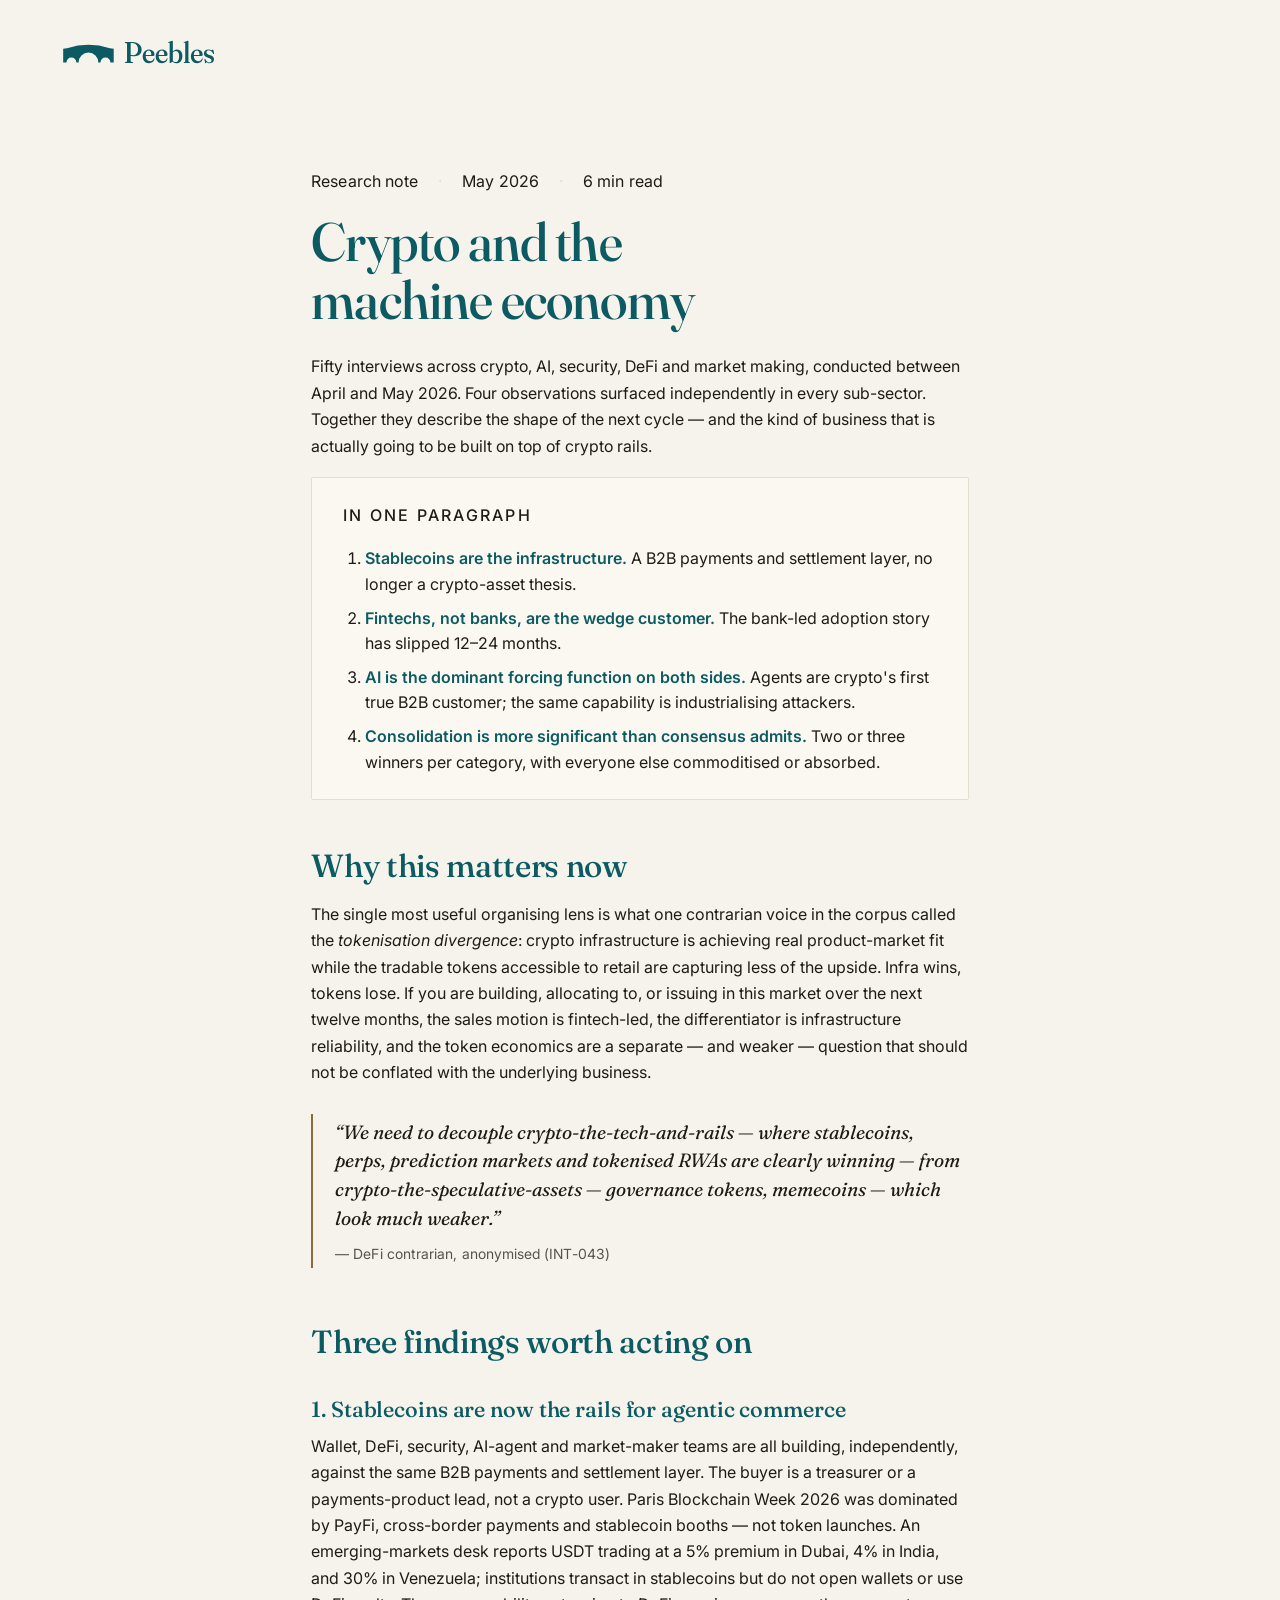
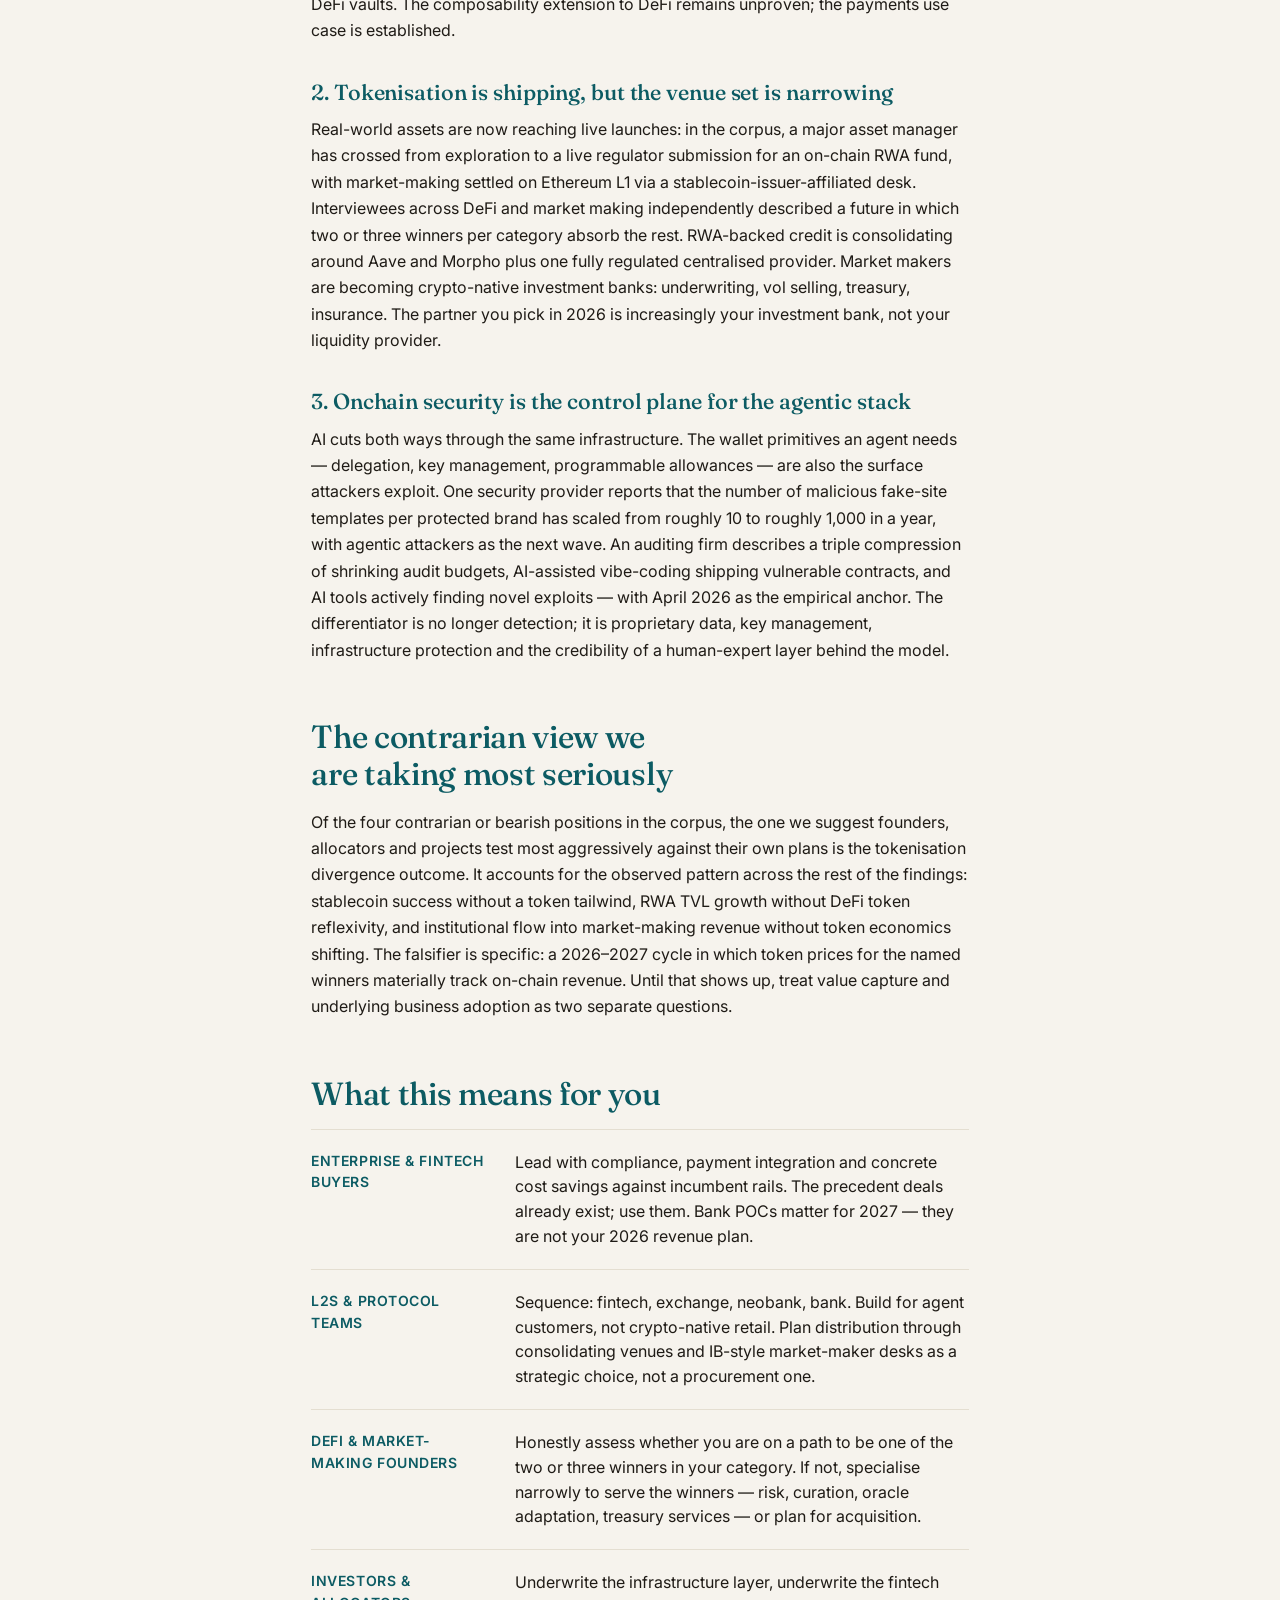
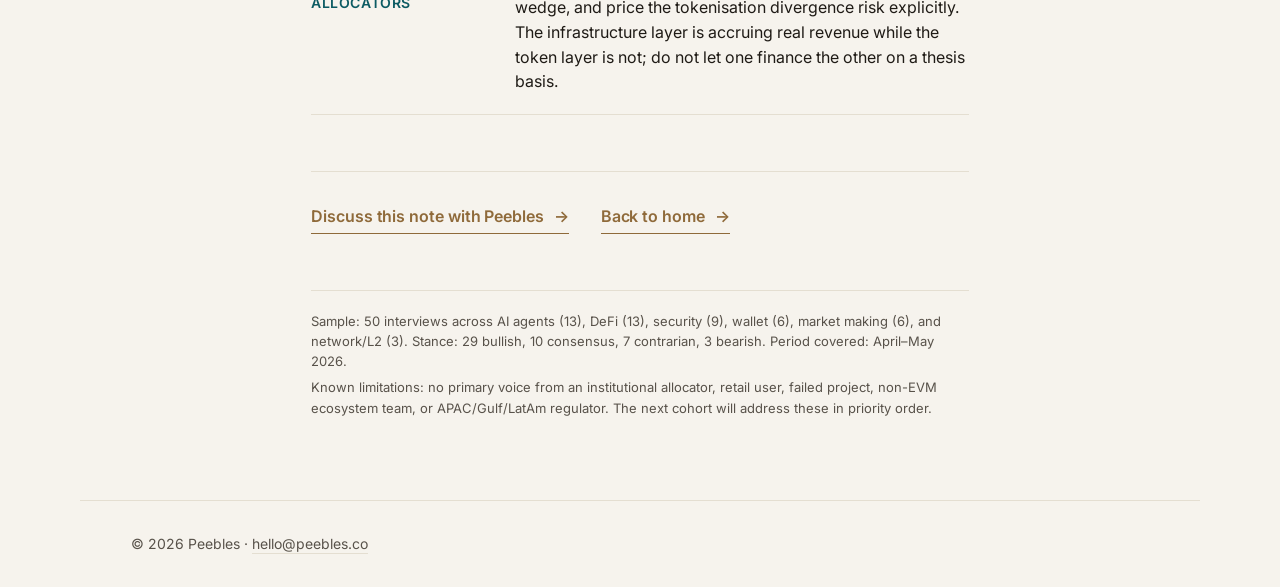
==== research-note.html @ 6e516225 "Add files via upload" ====
<!doctype html>
<html lang="en-GB">
<head>
  <meta charset="utf-8" />
  <meta name="viewport" content="width=device-width, initial-scale=1" />
  <title>Crypto and the machine economy — Peebles research note</title>
  <meta name="description" content="A summary of Peebles' Q2 2026 research across 50 interviews in crypto, AI, security, DeFi and market making. Stablecoins are the rails, fintechs are the wedge, AI is the forcing function, and the surviving venues will be a small institutional set." />

  <!-- Fraunces (display) + Inter (body). Loaded from Google Fonts CDN. -->
  <link rel="preconnect" href="https://fonts.googleapis.com">
  <link rel="preconnect" href="https://fonts.gstatic.com" crossorigin>
  <link href="https://fonts.googleapis.com/css2?family=Fraunces:opsz,wght@9..144,400;9..144,500;9..144,600&family=Inter:wght@400;500;600&display=swap" rel="stylesheet">

  <link rel="stylesheet" href="styles.css" />
</head>
<body>

  <!-- =============== TOP MARK =============== -->
  <header class="mast" aria-label="Peebles">
    <a href="index.html" class="mast__lockup" aria-label="Peebles — home">
      <img src="assets/lockup.svg" alt="Peebles" width="173" height="40" />
    </a>
  </header>

  <main>
    <article class="note">

      <p class="note__meta">
        <span>Research note</span>
        <span>May 2026</span>
        <span>6 min read</span>
      </p>

      <h1 class="note__title">
        Crypto and the machine economy
      </h1>

      <p class="note__lede">
        Fifty interviews across crypto, AI, security, DeFi and market making, conducted between April and May 2026.
        Four observations surfaced independently in every sub-sector. Together they describe the shape of the next
        cycle — and the kind of business that is actually going to be built on top of crypto rails.
      </p>

      <aside class="tldr" aria-label="Summary">
        <p class="tldr__label">In one paragraph</p>
        <ol>
          <li><strong>Stablecoins are the infrastructure.</strong> A B2B payments and settlement layer, no longer a crypto-asset thesis.</li>
          <li><strong>Fintechs, not banks, are the wedge customer.</strong> The bank-led adoption story has slipped 12–24 months.</li>
          <li><strong>AI is the dominant forcing function on both sides.</strong> Agents are crypto's first true B2B customer; the same capability is industrialising attackers.</li>
          <li><strong>Consolidation is more significant than consensus admits.</strong> Two or three winners per category, with everyone else commoditised or absorbed.</li>
        </ol>
      </aside>

      <h2 class="note__h2">Why this matters now</h2>
      <p>
        The single most useful organising lens is what one contrarian voice in the corpus called the
        <em>tokenisation divergence</em>: crypto infrastructure is achieving real product-market fit
        while the tradable tokens accessible to retail are capturing less of the upside. Infra wins,
        tokens lose. If you are building, allocating to, or issuing in this market over the next twelve
        months, the sales motion is fintech-led, the differentiator is infrastructure reliability,
        and the token economics are a separate — and weaker — question that should not be conflated
        with the underlying business.
      </p>

      <blockquote>
        “We need to decouple crypto-the-tech-and-rails — where stablecoins, perps, prediction markets
        and tokenised RWAs are clearly winning — from crypto-the-speculative-assets — governance tokens,
        memecoins — which look much weaker.”
        <cite>— DeFi contrarian, anonymised (INT-043)</cite>
      </blockquote>

      <h2 class="note__h2">Three findings worth acting on</h2>

      <h3 class="note__h3">1. Stablecoins are now the rails for agentic commerce</h3>
      <p>
        Wallet, DeFi, security, AI-agent and market-maker teams are all building, independently, against
        the same B2B payments and settlement layer. The buyer is a treasurer or a payments-product lead,
        not a crypto user. Paris Blockchain Week 2026 was dominated by PayFi, cross-border payments and
        stablecoin booths — not token launches. An emerging-markets desk reports USDT trading at a 5%
        premium in Dubai, 4% in India, and 30% in Venezuela; institutions transact in stablecoins but
        do not open wallets or use DeFi vaults. The composability extension to DeFi remains unproven;
        the payments use case is established.
      </p>

      <h3 class="note__h3">2. Tokenisation is shipping, but the venue set is narrowing</h3>
      <p>
        Real-world assets are now reaching live launches: in the corpus, a major asset manager has
        crossed from exploration to a live regulator submission for an on-chain RWA fund, with
        market-making settled on Ethereum L1 via a stablecoin-issuer-affiliated desk. Interviewees
        across DeFi and market making independently described a future in which two or three winners
        per category absorb the rest. RWA-backed credit is consolidating around Aave and Morpho plus
        one fully regulated centralised provider. Market makers are becoming crypto-native investment
        banks: underwriting, vol selling, treasury, insurance. The partner you pick in 2026 is
        increasingly your investment bank, not your liquidity provider.
      </p>

      <h3 class="note__h3">3. Onchain security is the control plane for the agentic stack</h3>
      <p>
        AI cuts both ways through the same infrastructure. The wallet primitives an agent needs —
        delegation, key management, programmable allowances — are also the surface attackers exploit.
        One security provider reports that the number of malicious fake-site templates per protected
        brand has scaled from roughly 10 to roughly 1,000 in a year, with agentic attackers as the
        next wave. An auditing firm describes a triple compression of shrinking audit budgets,
        AI-assisted vibe-coding shipping vulnerable contracts, and AI tools actively finding novel
        exploits — with April 2026 as the empirical anchor. The differentiator is no longer detection;
        it is proprietary data, key management, infrastructure protection and the credibility of a
        human-expert layer behind the model.
      </p>

      <h2 class="note__h2">The contrarian view we are taking most seriously</h2>
      <p>
        Of the four contrarian or bearish positions in the corpus, the one we suggest founders,
        allocators and projects test most aggressively against their own plans is the tokenisation
        divergence outcome. It accounts for the observed pattern across the rest of the findings:
        stablecoin success without a token tailwind, RWA TVL growth without DeFi token reflexivity,
        and institutional flow into market-making revenue without token economics shifting.
        The falsifier is specific: a 2026–2027 cycle in which token prices for the named winners
        materially track on-chain revenue. Until that shows up, treat value capture and underlying
        business adoption as two separate questions.
      </p>

      <h2 class="note__h2">What this means for you</h2>
      <ul class="icp-list">
        <li>
          <span class="icp-who">Enterprise &amp; fintech buyers</span>
          <span class="icp-what">
            Lead with compliance, payment integration and concrete cost savings against incumbent rails.
            The precedent deals already exist; use them. Bank POCs matter for 2027 — they are not your
            2026 revenue plan.
          </span>
        </li>
        <li>
          <span class="icp-who">L2s &amp; protocol teams</span>
          <span class="icp-what">
            Sequence: fintech, exchange, neobank, bank. Build for agent customers, not crypto-native
            retail. Plan distribution through consolidating venues and IB-style market-maker desks
            as a strategic choice, not a procurement one.
          </span>
        </li>
        <li>
          <span class="icp-who">DeFi &amp; market-making founders</span>
          <span class="icp-what">
            Honestly assess whether you are on a path to be one of the two or three winners in your
            category. If not, specialise narrowly to serve the winners — risk, curation, oracle
            adaptation, treasury services — or plan for acquisition.
          </span>
        </li>
        <li>
          <span class="icp-who">Investors &amp; allocators</span>
          <span class="icp-what">
            Underwrite the infrastructure layer, underwrite the fintech wedge, and price the
            tokenisation divergence risk explicitly. The infrastructure layer is accruing real
            revenue while the token layer is not; do not let one finance the other on a thesis basis.
          </span>
        </li>
      </ul>

      <div class="note__cta">
        <a class="cta" href="mailto:hello@peebles.co?subject=Machine%20economy%20note">
          Discuss this note with Peebles
          <span class="cta__chev" aria-hidden="true">→</span>
        </a>
        <a class="cta" href="index.html">
          Back to home
          <span class="cta__chev" aria-hidden="true">→</span>
        </a>
      </div>

      <div class="note__footnote">
        <p>
          Sample: 50 interviews across AI agents (13), DeFi (13), security (9), wallet (6),
          market making (6), and network/L2 (3). Stance: 29 bullish, 10 consensus, 7 contrarian,
          3 bearish. Period covered: April–May 2026.
        </p>
        <p>
          Known limitations: no primary voice from an institutional allocator, retail user,
          failed project, non-EVM ecosystem team, or APAC/Gulf/LatAm regulator. The next cohort
          will address these in priority order.
        </p>
      </div>

    </article>
  </main>

  <footer class="foot">
    <p>© 2026 Peebles · <a href="mailto:hello@peebles.co">hello@peebles.co</a></p>
  </footer>

</body>
</html>
---- styles.css ----
/* =========================================================
   PEEBLES — hero + scroll-one mock
   Brand canon (locked):
     River Teal   #0C5B63   primary
     Bridge Stone #8F6A3A   accent (CTA, links)
     Tweed Mist   #F6F3ED   surface
     Ink          #1F1B16   body text
     Slate        #58524A   muted text
     Hairline     #E4DED1   borders
   Fonts: Fraunces (display), Inter (body).
   ========================================================= */

:root {
  --river-teal: #0C5B63;
  --bridge-stone: #8F6A3A;
  --bridge-stone-hover: #6F5128;
  --tweed-mist: #F6F3ED;
  --ink: #1F1B16;
  --slate: #58524A;
  --hairline: #E4DED1;

  --font-display: "Fraunces", "Georgia", "Times New Roman", serif;
  --font-body: "Inter", -apple-system, BlinkMacSystemFont, "Segoe UI", Helvetica, Arial, sans-serif;

  /* Type scale — locked in production notes */
  --step-hero: clamp(40px, 5.6vw, 68px);
  --step-h2:   clamp(28px, 3.2vw, 40px);
  --step-h3:   clamp(20px, 2.0vw, 24px);
  --step-lead: clamp(18px, 1.6vw, 22px);
  --step-body: 16px;
  --step-small: 14px;

  /* Layout */
  --col-max: 1120px;
  --col-narrow: 760px;
  --gutter: clamp(24px, 4vw, 56px);
}

* { box-sizing: border-box; }

html, body {
  margin: 0;
  padding: 0;
  background: var(--tweed-mist);
  color: var(--ink);
  font-family: var(--font-body);
  font-size: var(--step-body);
  line-height: 1.55;
  -webkit-font-smoothing: antialiased;
  -moz-osx-font-smoothing: grayscale;
}

img { display: block; max-width: 100%; height: auto; }

a { color: var(--bridge-stone); text-decoration: none; }
a:hover { color: var(--bridge-stone-hover); text-decoration: underline; text-underline-offset: 3px; }

/* =============== MAST =============== */
.mast {
  padding: 32px var(--gutter) 0;
}
.mast__lockup {
  display: inline-block;
}
.mast__lockup img { height: 40px; width: auto; }

/* =============== HERO =============== */
.hero {
  max-width: var(--col-max);
  margin: 0 auto;
  padding: clamp(64px, 10vw, 128px) var(--gutter) clamp(48px, 6vw, 72px);
}

.hero__inner {
  max-width: 820px;  /* keeps headline at ~60–70% of column width on desktop */
}

.eyebrow {
  font-family: var(--font-body);
  font-size: var(--step-small);
  font-weight: 500;
  letter-spacing: 0.12em;
  text-transform: uppercase;
  color: var(--bridge-stone);
  margin: 0 0 28px;
}

.headline {
  font-family: var(--font-display);
  font-weight: 500;
  font-size: var(--step-hero);
  line-height: 1.05;
  letter-spacing: -0.015em;
  color: var(--river-teal);
  margin: 0 0 28px;
  /* Slight optical-size bump for the display look */
  font-variation-settings: "opsz" 96;
  text-wrap: balance;
}

.supporting {
  font-family: var(--font-body);
  font-size: var(--step-lead);
  line-height: 1.45;
  color: var(--ink);
  margin: 0 0 36px;
  max-width: 640px;
}

.cta-row {
  margin: 0;
  display: flex;
  flex-wrap: wrap;
  gap: 16px 32px;
  align-items: baseline;
}

.cta {
  display: inline-flex;
  align-items: baseline;
  gap: 10px;
  font-family: var(--font-body);
  font-weight: 600;
  font-size: 17px;
  color: var(--bridge-stone);
  border-bottom: 1.5px solid var(--bridge-stone);
  padding-bottom: 4px;
  letter-spacing: -0.005em;
  transition: color 120ms ease, border-color 120ms ease, transform 160ms ease;
}
.cta:hover {
  color: var(--bridge-stone-hover);
  border-bottom-color: var(--bridge-stone-hover);
  text-decoration: none;
}
.cta__chev {
  font-family: var(--font-body);
  transition: transform 160ms ease;
  display: inline-block;
}
.cta:hover .cta__chev { transform: translateX(4px); }

.cta--ghost {
  color: var(--slate);
  border-bottom-color: var(--hairline);
  font-weight: 500;
}
.cta--ghost:hover {
  color: var(--bridge-stone);
  border-bottom-color: var(--bridge-stone);
}

.sub-strap {
  max-width: var(--col-max);
  margin: clamp(72px, 12vw, 132px) auto 0;
  padding: 24px var(--gutter) 0;
  border-top: 1px solid var(--hairline);
  font-family: var(--font-body);
  font-size: var(--step-small);
  color: var(--slate);
  letter-spacing: 0.005em;
}

/* =============== SCROLL ONE — SERVICES =============== */
.services {
  max-width: var(--col-max);
  margin: 0 auto;
  padding: clamp(72px, 10vw, 128px) var(--gutter) clamp(64px, 8vw, 96px);
}

.services__intro {
  max-width: var(--col-narrow);
  margin: 0 0 clamp(48px, 6vw, 72px);
}

.section-title {
  font-family: var(--font-display);
  font-weight: 500;
  font-size: var(--step-h2);
  line-height: 1.1;
  letter-spacing: -0.01em;
  color: var(--river-teal);
  margin: 0 0 16px;
  font-variation-settings: "opsz" 60;
}

.section-lede {
  font-family: var(--font-body);
  font-size: var(--step-lead);
  line-height: 1.5;
  color: var(--ink);
  margin: 0;
  max-width: 560px;
}

.services__grid {
  display: grid;
  grid-template-columns: repeat(3, 1fr);
  gap: clamp(28px, 3.5vw, 56px);
}

.service {
  border-top: 1px solid var(--hairline);
  padding-top: 28px;
}

.service__name {
  font-family: var(--font-display);
  font-weight: 500;
  font-size: var(--step-h3);
  line-height: 1.2;
  letter-spacing: -0.005em;
  color: var(--river-teal);
  margin: 0 0 6px;
  font-variation-settings: "opsz" 36;
}

.service__promise {
  font-family: var(--font-body);
  font-size: 15px;
  font-style: italic;
  color: var(--bridge-stone);
  margin: 0 0 14px;
  line-height: 1.4;
}

.service__body {
  font-family: var(--font-body);
  font-size: var(--step-body);
  color: var(--ink);
  margin: 0;
  line-height: 1.55;
}

.services__footer {
  margin: clamp(48px, 6vw, 72px) 0 0;
  padding-top: 24px;
  border-top: 1px solid var(--hairline);
  font-family: var(--font-body);
  font-size: var(--step-small);
  color: var(--slate);
}

/* =============== FOOT =============== */
.foot {
  border-top: 1px solid var(--hairline);
  padding: 32px var(--gutter);
  font-size: var(--step-small);
  color: var(--slate);
  max-width: var(--col-max);
  margin: 0 auto;
}
.foot p { margin: 0; }
.foot a { color: var(--slate); border-bottom: 1px solid var(--hairline); padding-bottom: 1px; }
.foot a:hover { color: var(--bridge-stone); border-bottom-color: var(--bridge-stone); text-decoration: none; }

/* =============== RESPONSIVE =============== */
@media (max-width: 860px) {
  .services__grid {
    grid-template-columns: 1fr;
    gap: 32px;
  }
}

@media (max-width: 520px) {
  .mast { padding-top: 20px; }
  .mast__lockup img { height: 32px; }
  .eyebrow { margin-bottom: 20px; font-size: 12px; }
  .supporting { font-size: 17px; }
}

/* =============== NOTE PAGE — article shell =============== */
.note {
  max-width: var(--col-narrow);
  margin: 0 auto;
  padding: clamp(48px, 7vw, 96px) var(--gutter) clamp(48px, 6vw, 80px);
}

.note__meta {
  display: flex;
  flex-wrap: wrap;
  gap: 12px 20px;
  font-family: var(--font-body);
  font-size: var(--step-small);
  color: var(--slate);
  letter-spacing: 0.005em;
  margin: 0 0 28px;
}
.note__meta span { display: inline-flex; align-items: center; }
.note__meta span + span::before {
  content: "·";
  margin-right: 20px;
  color: var(--hairline);
}

.note__title {
  font-family: var(--font-display);
  font-weight: 500;
  font-size: clamp(34px, 4.4vw, 54px);
  line-height: 1.08;
  letter-spacing: -0.015em;
  color: var(--river-teal);
  margin: 0 0 24px;
  font-variation-settings: "opsz" 84;
  text-wrap: balance;
}

.note__lede {
  font-family: var(--font-display);
  font-weight: 400;
  font-size: var(--step-lead);
  line-height: 1.5;
  color: var(--ink);
  margin: 0 0 40px;
  font-variation-settings: "opsz" 18;
}

.tldr {
  border: 1px solid var(--hairline);
  background: #FBF8F1;
  padding: 24px clamp(20px, 2.4vw, 32px);
  margin: 0 0 48px;
  border-radius: 2px;
}
.tldr__label {
  font-family: var(--font-body);
  font-size: 12px;
  font-weight: 500;
  letter-spacing: 0.14em;
  text-transform: uppercase;
  color: var(--bridge-stone);
  margin: 0 0 12px;
}
.tldr ol {
  margin: 0;
  padding-left: 22px;
  font-size: var(--step-body);
  line-height: 1.6;
  color: var(--ink);
}
.tldr ol li { margin-bottom: 8px; }
.tldr ol li:last-child { margin-bottom: 0; }
.tldr ol li strong { color: var(--river-teal); font-weight: 600; }

.note__h2 {
  font-family: var(--font-display);
  font-weight: 500;
  font-size: clamp(24px, 2.6vw, 32px);
  line-height: 1.15;
  letter-spacing: -0.01em;
  color: var(--river-teal);
  margin: 56px 0 16px;
  font-variation-settings: "opsz" 48;
  text-wrap: balance;
}
.note__h2:first-of-type { margin-top: 0; }

.note__h3 {
  font-family: var(--font-display);
  font-weight: 500;
  font-size: clamp(19px, 1.7vw, 22px);
  line-height: 1.2;
  letter-spacing: -0.005em;
  color: var(--river-teal);
  margin: 36px 0 10px;
  font-variation-settings: "opsz" 30;
}

.note p {
  font-family: var(--font-body);
  font-size: var(--step-body);
  line-height: 1.65;
  color: var(--ink);
  margin: 0 0 18px;
}

.note p.kicker {
  font-family: var(--font-body);
  font-size: 13px;
  font-weight: 500;
  letter-spacing: 0.1em;
  text-transform: uppercase;
  color: var(--bridge-stone);
  margin: 0 0 6px;
}

.note blockquote {
  margin: 28px 0;
  padding: 4px 0 4px 22px;
  border-left: 2px solid var(--bridge-stone);
  font-family: var(--font-display);
  font-weight: 400;
  font-style: italic;
  font-size: clamp(18px, 1.5vw, 21px);
  line-height: 1.5;
  color: var(--ink);
  font-variation-settings: "opsz" 18;
}
.note blockquote cite {
  display: block;
  margin-top: 10px;
  font-family: var(--font-body);
  font-style: normal;
  font-size: var(--step-small);
  color: var(--slate);
  letter-spacing: 0.005em;
}

.icp-list {
  list-style: none;
  padding: 0;
  margin: 0;
  border-top: 1px solid var(--hairline);
}
.icp-list li {
  border-bottom: 1px solid var(--hairline);
  padding: 20px 0;
  display: grid;
  grid-template-columns: 180px 1fr;
  gap: 24px;
}
.icp-list li .icp-who {
  font-family: var(--font-body);
  font-weight: 600;
  font-size: var(--step-small);
  letter-spacing: 0.04em;
  text-transform: uppercase;
  color: var(--river-teal);
}
.icp-list li .icp-what {
  font-family: var(--font-body);
  font-size: var(--step-body);
  line-height: 1.55;
  color: var(--ink);
}

.note__cta {
  margin: 56px 0 0;
  padding-top: 32px;
  border-top: 1px solid var(--hairline);
  display: flex;
  flex-wrap: wrap;
  gap: 16px 32px;
  align-items: baseline;
}
.note__cta .cta { font-size: 16px; }

.note__footnote {
  margin-top: 56px;
  padding-top: 20px;
  border-top: 1px solid var(--hairline);
  font-family: var(--font-body);
  font-size: 13px;
  line-height: 1.55;
  color: var(--slate);
}
.note__footnote p { font-size: 13px; line-height: 1.55; color: var(--slate); margin: 0 0 6px; }

@media (max-width: 620px) {
  .icp-list li {
    grid-template-columns: 1fr;
    gap: 6px;
  }
}

/* =============== SUMMARY PAGE — specifics =============== */
.summary__download {
  display: inline-flex;
  align-items: center;
  gap: 12px;
  padding: 10px 18px;
  border: 1px solid var(--river-teal);
  color: var(--river-teal);
  background: transparent;
  font-family: var(--font-body);
  font-weight: 500;
  font-size: 14px;
  letter-spacing: 0.02em;
  border-radius: 2px;
  transition: background 120ms ease, color 120ms ease;
}
.summary__download:hover {
  background: var(--river-teal);
  color: var(--tweed-mist);
  text-decoration: none;
}
.summary__download .dl-icon {
  font-family: var(--font-body);
  font-weight: 400;
}
.summary__downloads {
  display: flex;
  flex-wrap: wrap;
  gap: 12px 16px;
  margin: 0 0 32px;
}

.findings-grid {
  display: grid;
  grid-template-columns: 1fr;
  gap: 32px;
  margin: 24px 0 32px;
}
.finding {
  border-top: 2px solid var(--river-teal);
  padding-top: 16px;
}
.finding__num {
  font-family: var(--font-body);
  font-size: 12px;
  font-weight: 600;
  letter-spacing: 0.16em;
  text-transform: uppercase;
  color: var(--bridge-stone);
  margin: 0 0 6px;
}
.finding__title {
  font-family: var(--font-display);
  font-weight: 500;
  font-size: clamp(20px, 1.8vw, 24px);
  line-height: 1.2;
  letter-spacing: -0.005em;
  color: var(--river-teal);
  margin: 0 0 10px;
  font-variation-settings: "opsz" 30;
}
.finding p {
  font-family: var(--font-body);
  font-size: var(--step-body);
  line-height: 1.6;
  color: var(--ink);
  margin: 0;
}

.spine-line {
  border-left: 3px solid var(--bridge-stone);
  padding: 12px 0 12px 20px;
  margin: 32px 0;
  font-family: var(--font-display);
  font-style: italic;
  font-size: clamp(18px, 1.55vw, 21px);
  line-height: 1.45;
  color: var(--ink);
  font-variation-settings: "opsz" 18;
}

.gaps-list {
  list-style: none;
  padding: 0;
  margin: 0 0 16px;
  font-family: var(--font-body);
  font-size: var(--step-body);
  line-height: 1.6;
  color: var(--ink);
}
.gaps-list li {
  padding: 8px 0;
  border-bottom: 1px dashed var(--hairline);
}
.gaps-list li:last-child { border-bottom: none; }
.gaps-list li strong { color: var(--river-teal); font-weight: 600; }

/* =============== PRINT — PDF export =============== */
@media print {
  @page {
    size: A4;
    margin: 16mm 18mm;
  }
  html, body {
    background: #ffffff;
    color: var(--ink);
  }
  body { font-size: 10.5pt; }
  .mast, .foot, .note__cta, .summary__downloads, .cta-row { display: none !important; }
  .note {
    padding: 0;
    max-width: 100%;
  }
  .note__title { font-size: 26pt; line-height: 1.1; margin-bottom: 8pt; color: var(--river-teal); }
  .note__lede { font-size: 12pt; margin-bottom: 12pt; }
  .note__h2 { font-size: 16pt; margin: 18pt 0 6pt; color: var(--river-teal); page-break-after: avoid; }
  .note__h3 { font-size: 13pt; margin: 12pt 0 4pt; }
  .note p { font-size: 10.5pt; line-height: 1.45; margin-bottom: 8pt; }
  .tldr { padding: 10pt 12pt; margin-bottom: 14pt; page-break-inside: avoid; }
  .tldr ol { font-size: 10pt; line-height: 1.45; }
  .tldr ol li { margin-bottom: 4pt; }
  .findings-grid { gap: 14pt; margin: 10pt 0; }
  .finding { padding-top: 6pt; page-break-inside: avoid; }
  .finding__num { font-size: 8pt; }
  .finding__title { font-size: 12pt; margin-bottom: 4pt; }
  .finding p { font-size: 10pt; line-height: 1.4; }
  .spine-line { font-size: 11pt; margin: 12pt 0; page-break-inside: avoid; }
  .icp-list li { padding: 8pt 0; grid-template-columns: 130pt 1fr; gap: 12pt; page-break-inside: avoid; }
  .icp-list li .icp-who { font-size: 9pt; }
  .icp-list li .icp-what { font-size: 10pt; line-height: 1.4; }
  .gaps-list li { font-size: 9.5pt; padding: 4pt 0; }
  .note blockquote { font-size: 11pt; margin: 10pt 0; padding-left: 12pt; page-break-inside: avoid; }
  .note__footnote { font-size: 8.5pt; line-height: 1.4; margin-top: 18pt; padding-top: 8pt; }
  .page-break { page-break-before: always; }
  a { color: var(--ink); text-decoration: none; }
}

/* =============== A11Y =============== */
@media (prefers-reduced-motion: reduce) {
  * { transition: none !important; }
}

:focus-visible {
  outline: 2px solid var(--bridge-stone);
  outline-offset: 4px;
  border-radius: 2px;
}
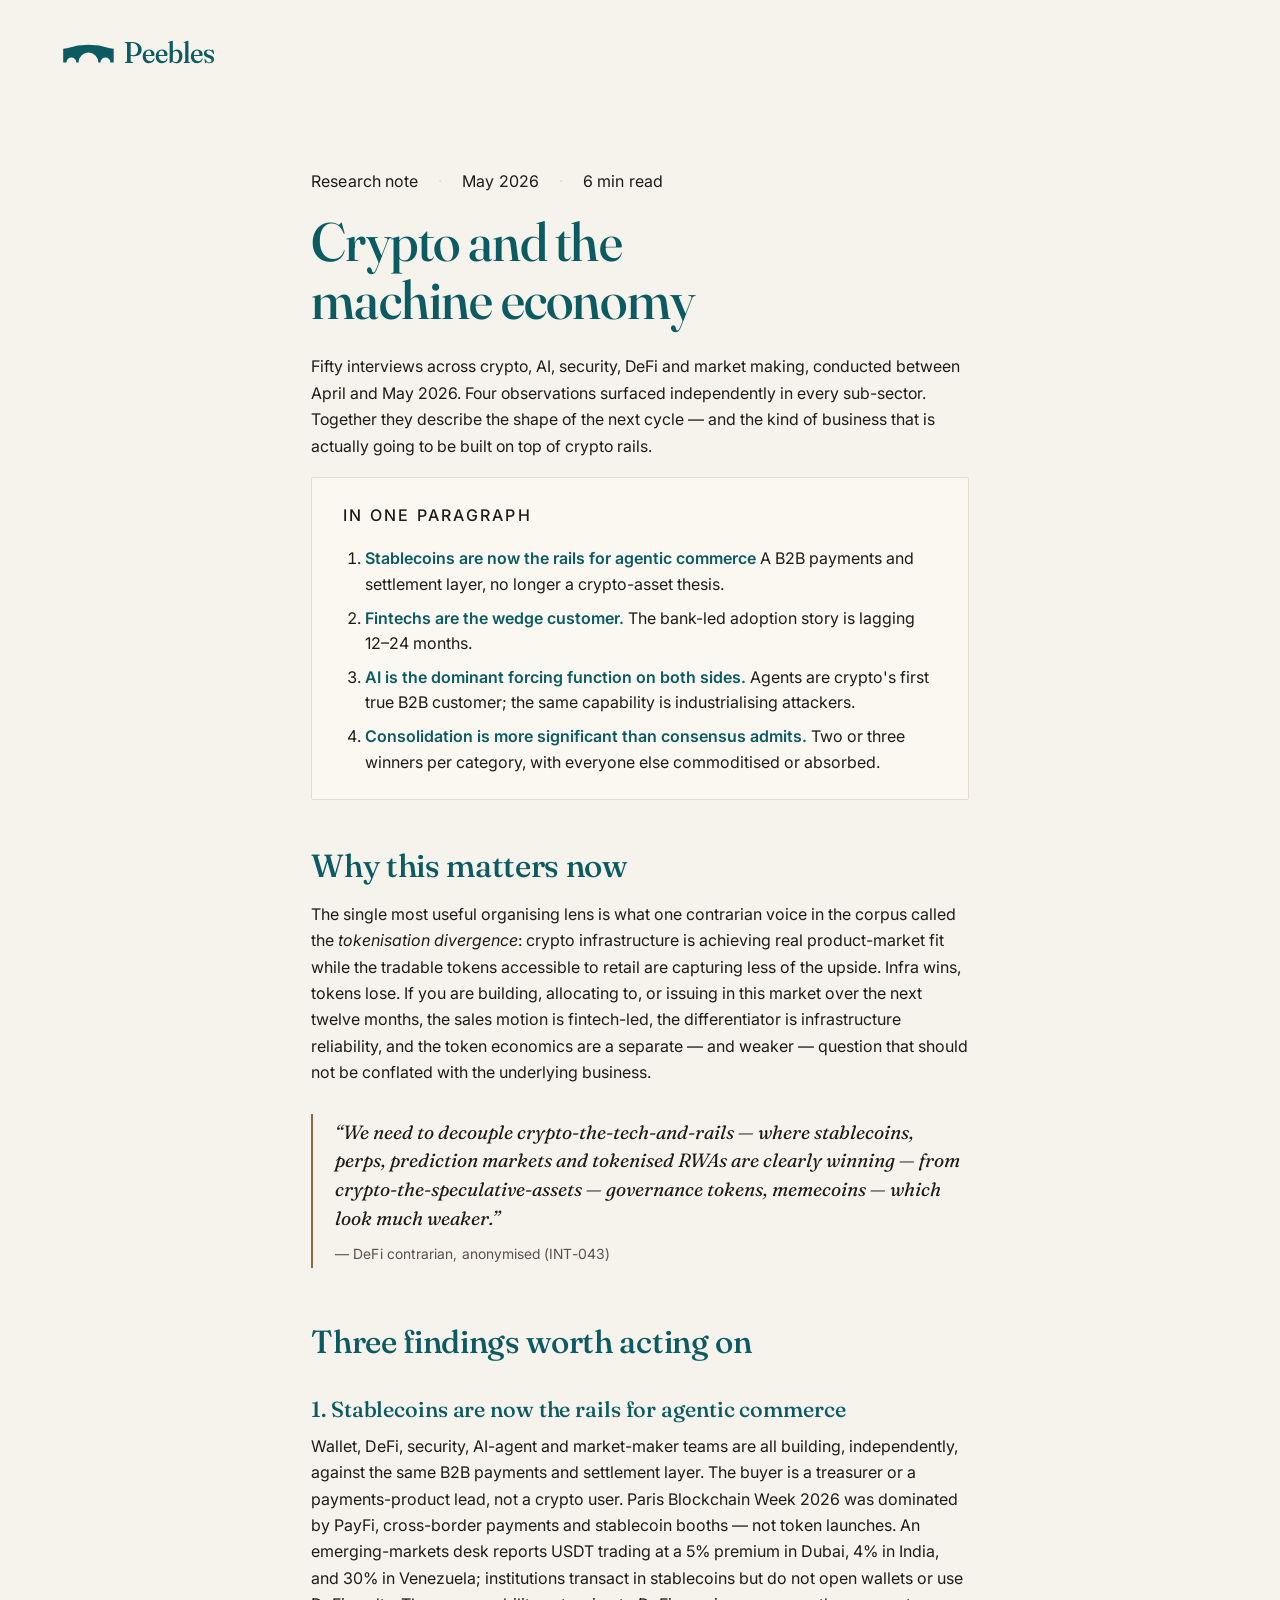
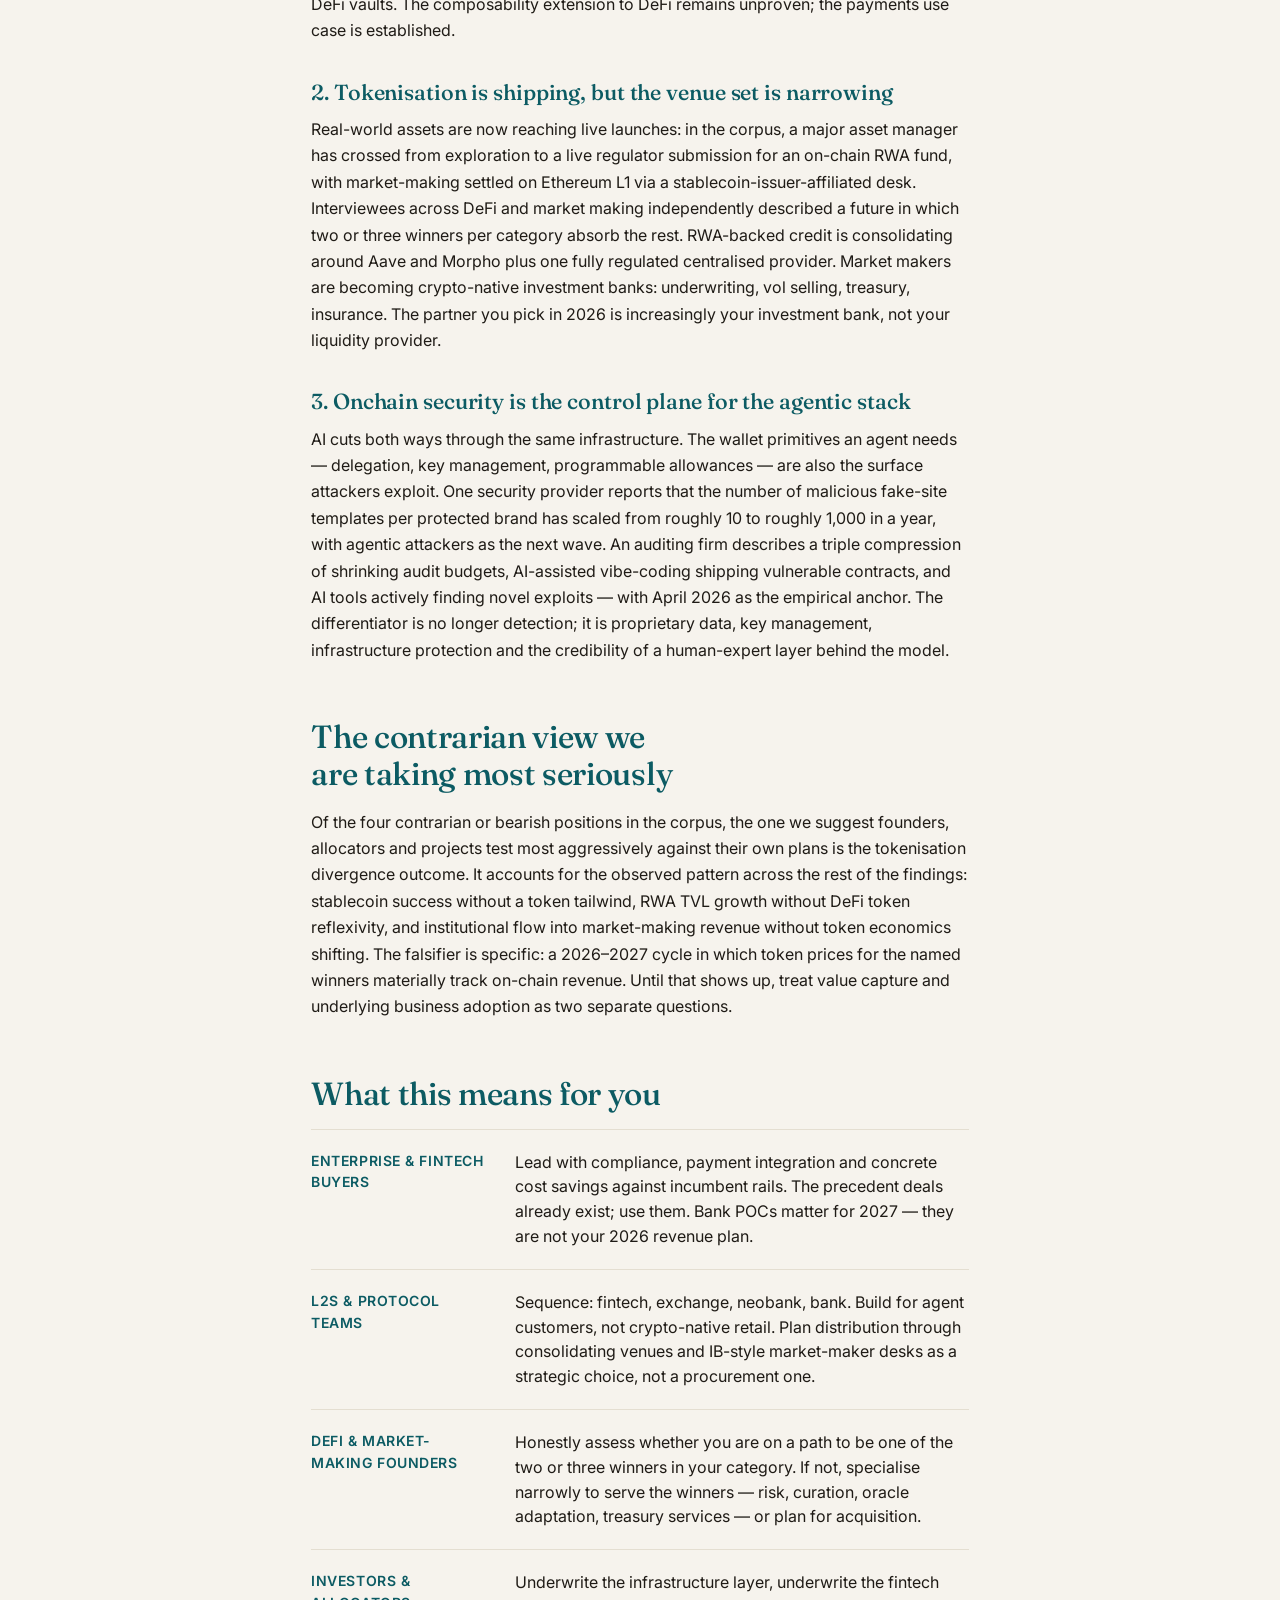
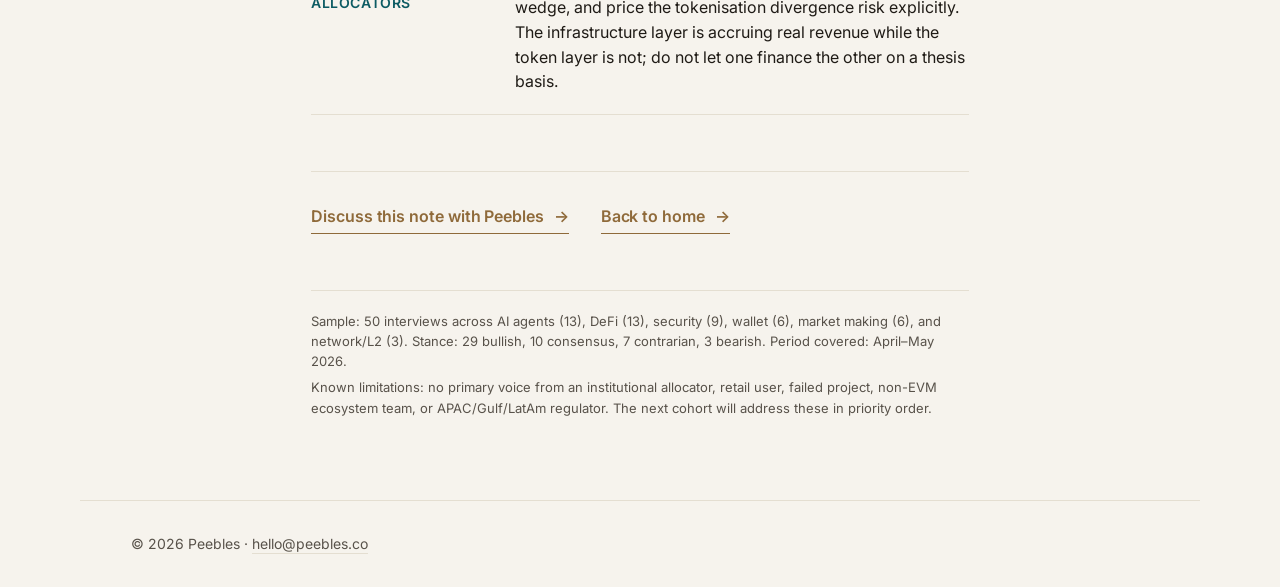
==== commit ce9022ec: "Update research-note.html" ====
--- a/research-note.html
+++ b/research-note.html
@@ -44,8 +44,8 @@
       <aside class="tldr" aria-label="Summary">
         <p class="tldr__label">In one paragraph</p>
         <ol>
-          <li><strong>Stablecoins are the infrastructure.</strong> A B2B payments and settlement layer, no longer a crypto-asset thesis.</li>
-          <li><strong>Fintechs, not banks, are the wedge customer.</strong> The bank-led adoption story has slipped 12–24 months.</li>
+          <li><strong>Stablecoins are now the rails for agentic commerce</strong> A B2B payments and settlement layer, no longer a crypto-asset thesis.</li>
+          <li><strong>Fintechs are the wedge customer.</strong> The bank-led adoption story is lagging 12–24 months.</li>
           <li><strong>AI is the dominant forcing function on both sides.</strong> Agents are crypto's first true B2B customer; the same capability is industrialising attackers.</li>
           <li><strong>Consolidation is more significant than consensus admits.</strong> Two or three winners per category, with everyone else commoditised or absorbed.</li>
         </ol>
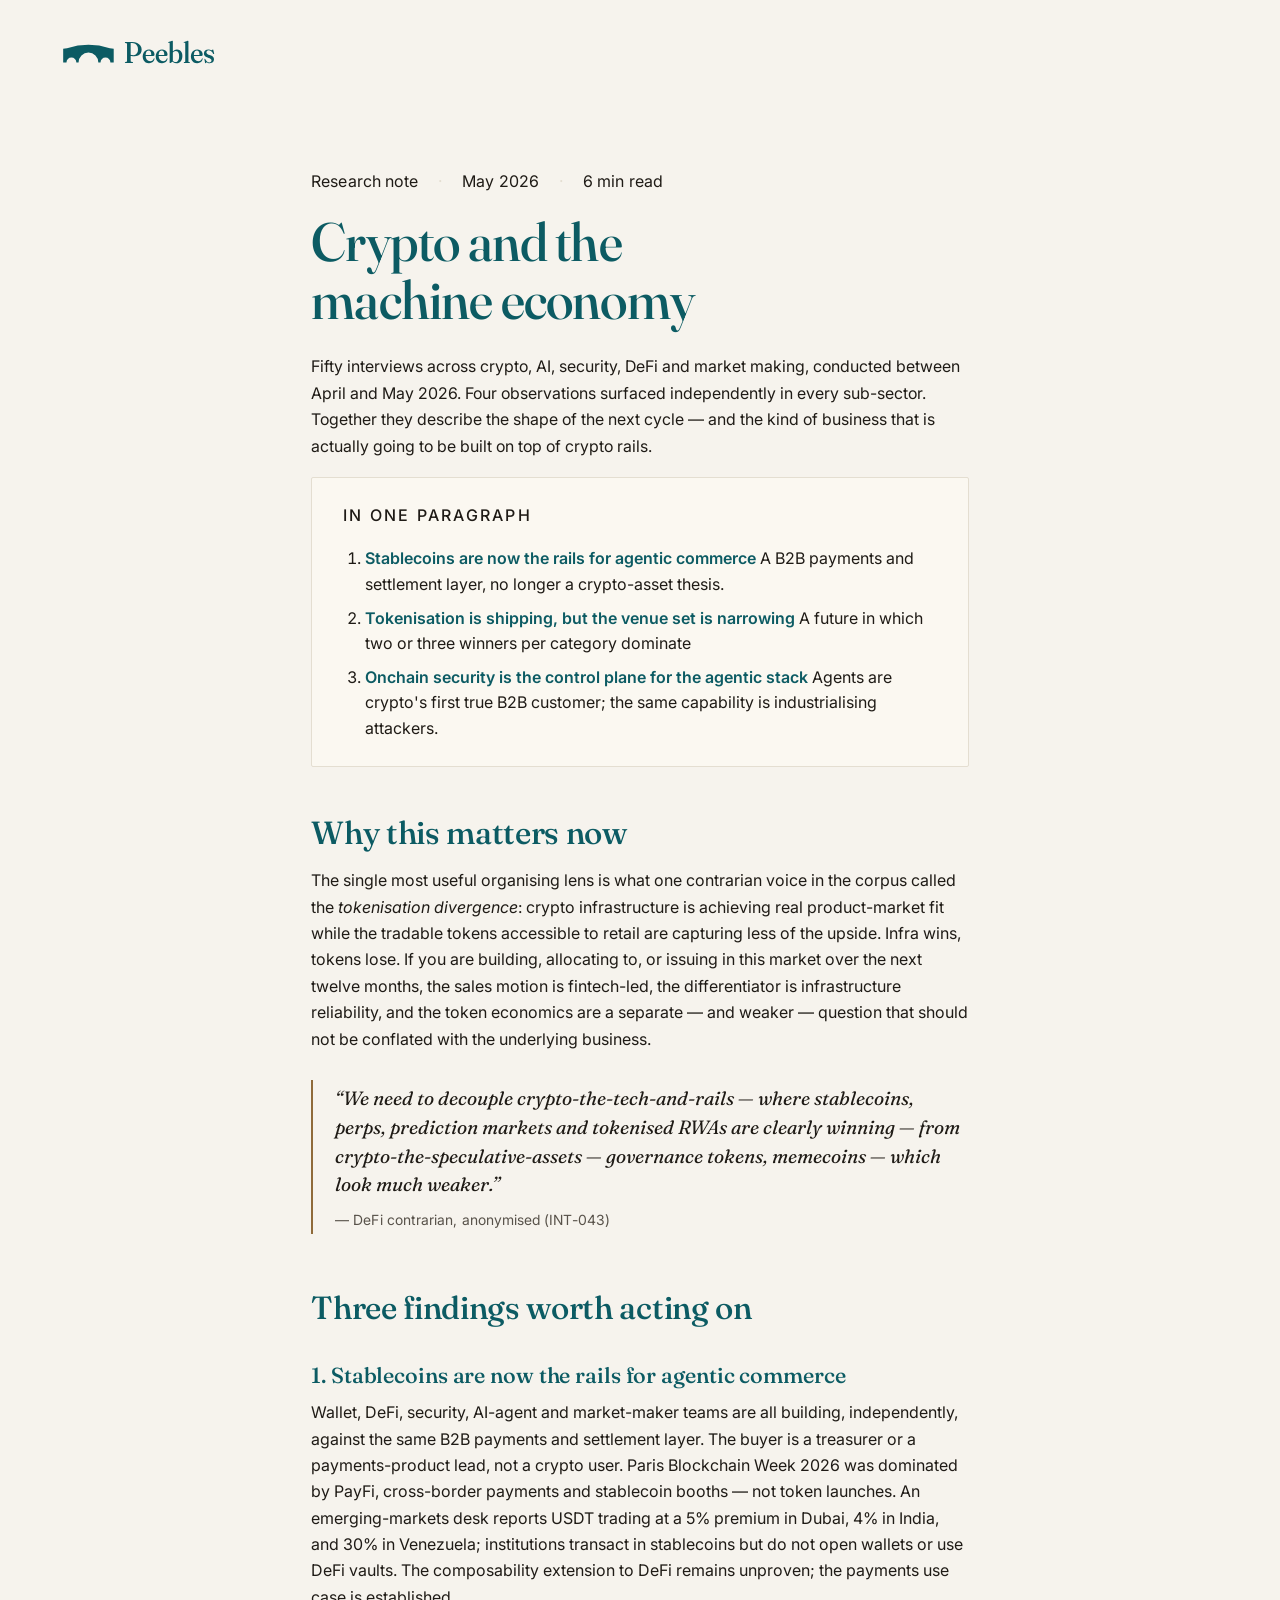
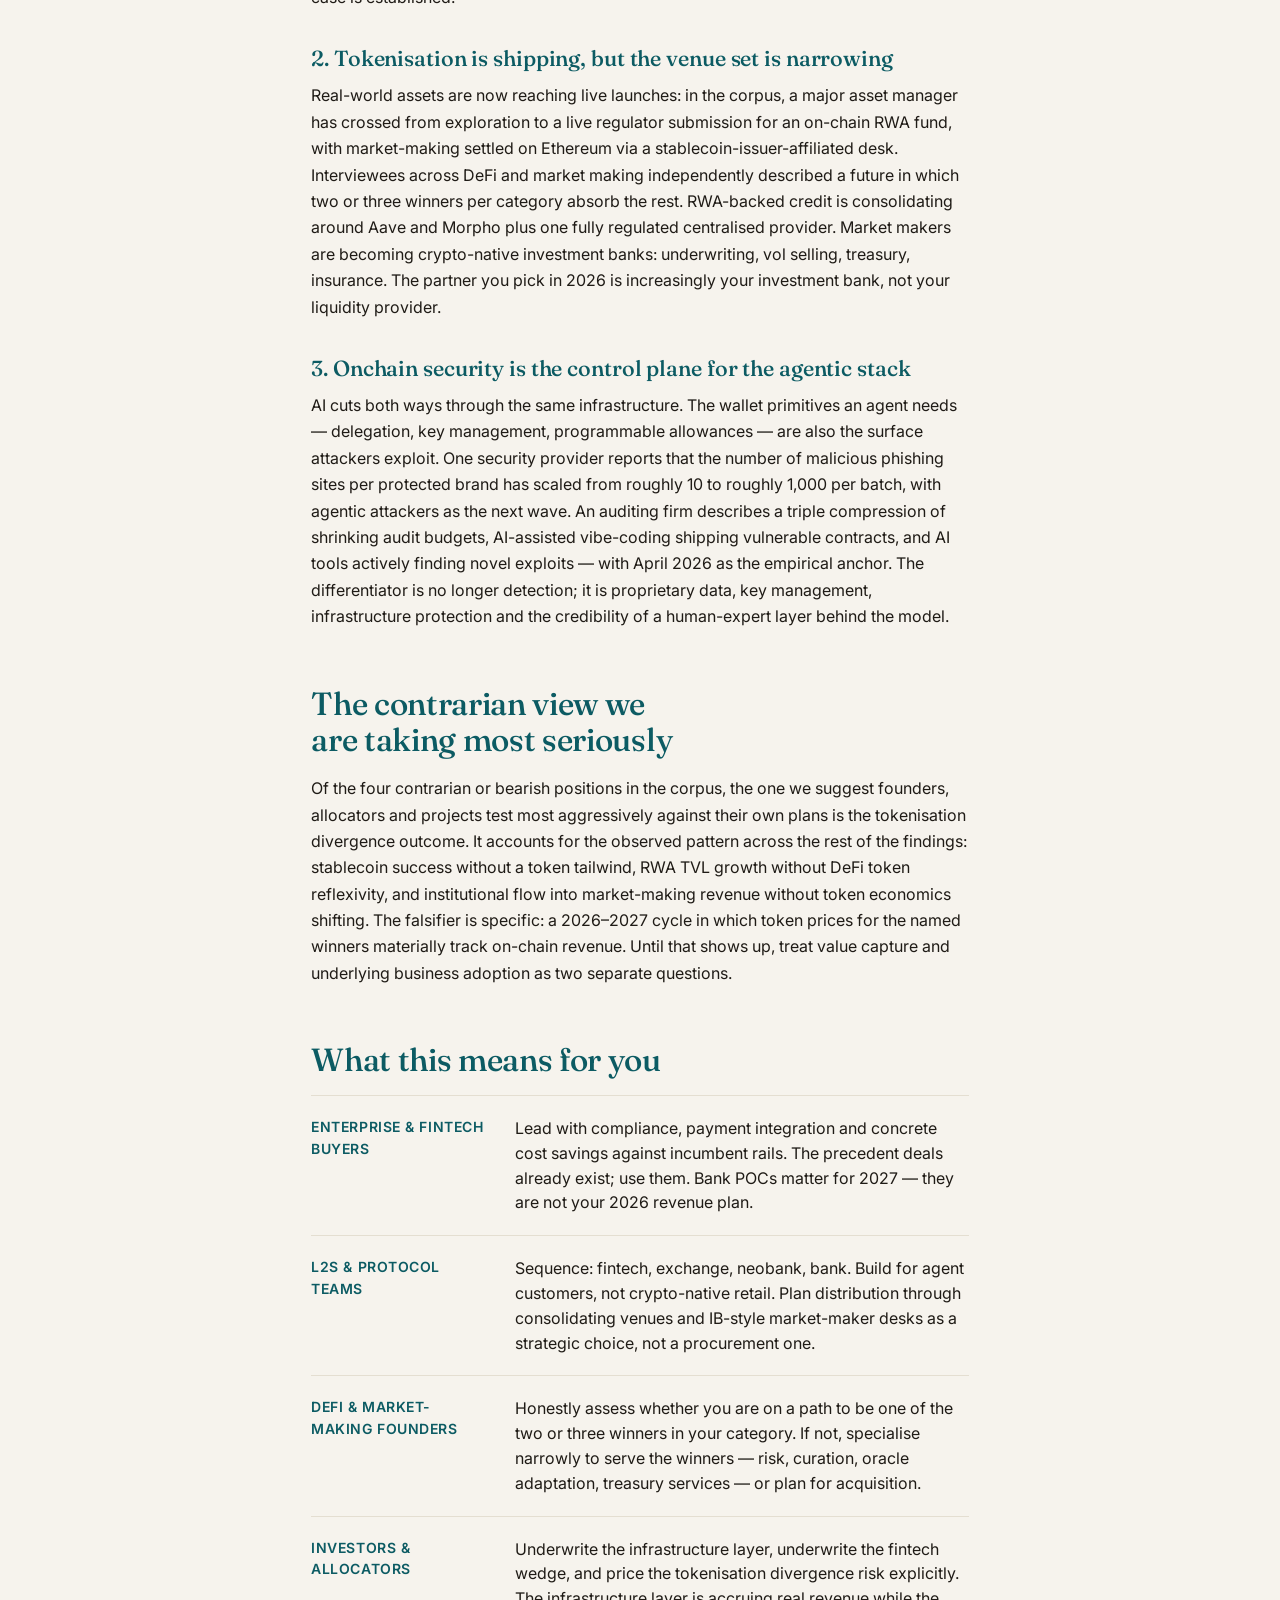
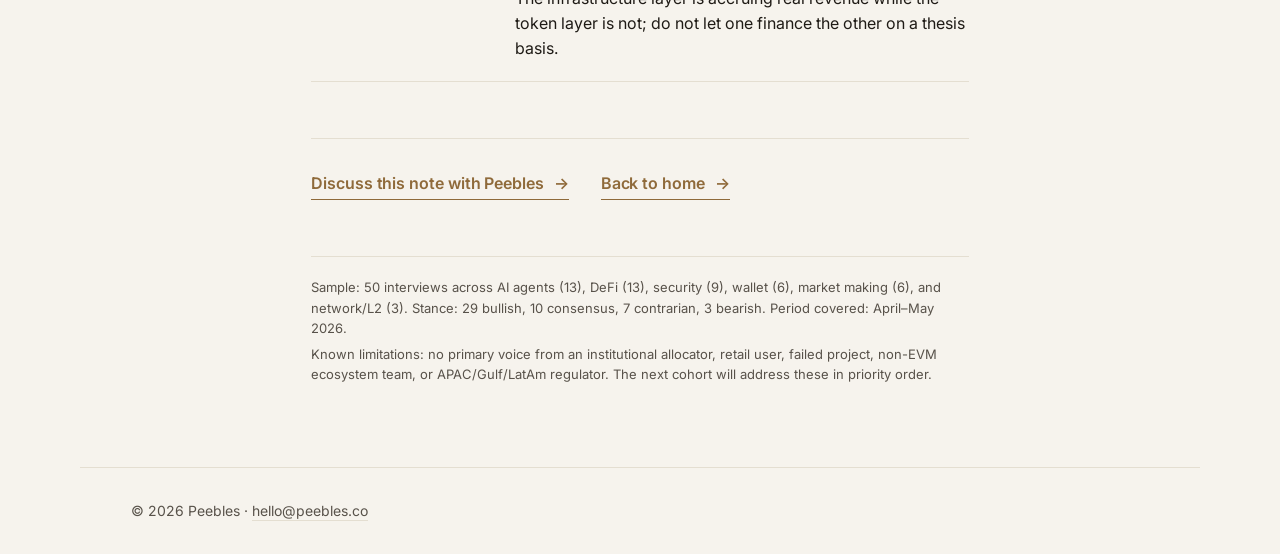
==== commit baa3caf5: "Update research-note.html" ====
--- a/research-note.html
+++ b/research-note.html
@@ -45,9 +45,8 @@
         <p class="tldr__label">In one paragraph</p>
         <ol>
           <li><strong>Stablecoins are now the rails for agentic commerce</strong> A B2B payments and settlement layer, no longer a crypto-asset thesis.</li>
-          <li><strong>Fintechs are the wedge customer.</strong> The bank-led adoption story is lagging 12–24 months.</li>
-          <li><strong>AI is the dominant forcing function on both sides.</strong> Agents are crypto's first true B2B customer; the same capability is industrialising attackers.</li>
-          <li><strong>Consolidation is more significant than consensus admits.</strong> Two or three winners per category, with everyone else commoditised or absorbed.</li>
+          <li><strong>Tokenisation is shipping, but the venue set is narrowing</strong> A future in which two or three winners per category dominate</li>
+          <li><strong>Onchain security is the control plane for the agentic stack</strong> Agents are crypto's first true B2B customer; the same capability is industrialising attackers.</li>
         </ol>
       </aside>
 
@@ -86,7 +85,7 @@
       <p>
         Real-world assets are now reaching live launches: in the corpus, a major asset manager has
         crossed from exploration to a live regulator submission for an on-chain RWA fund, with
-        market-making settled on Ethereum L1 via a stablecoin-issuer-affiliated desk. Interviewees
+        market-making settled on Ethereum via a stablecoin-issuer-affiliated desk. Interviewees
         across DeFi and market making independently described a future in which two or three winners
         per category absorb the rest. RWA-backed credit is consolidating around Aave and Morpho plus
         one fully regulated centralised provider. Market makers are becoming crypto-native investment
@@ -98,8 +97,8 @@
       <p>
         AI cuts both ways through the same infrastructure. The wallet primitives an agent needs —
         delegation, key management, programmable allowances — are also the surface attackers exploit.
-        One security provider reports that the number of malicious fake-site templates per protected
-        brand has scaled from roughly 10 to roughly 1,000 in a year, with agentic attackers as the
+        One security provider reports that the number of malicious phishing sites per protected
+        brand has scaled from roughly 10 to roughly 1,000 per batch, with agentic attackers as the
         next wave. An auditing firm describes a triple compression of shrinking audit budgets,
         AI-assisted vibe-coding shipping vulnerable contracts, and AI tools actively finding novel
         exploits — with April 2026 as the empirical anchor. The differentiator is no longer detection;
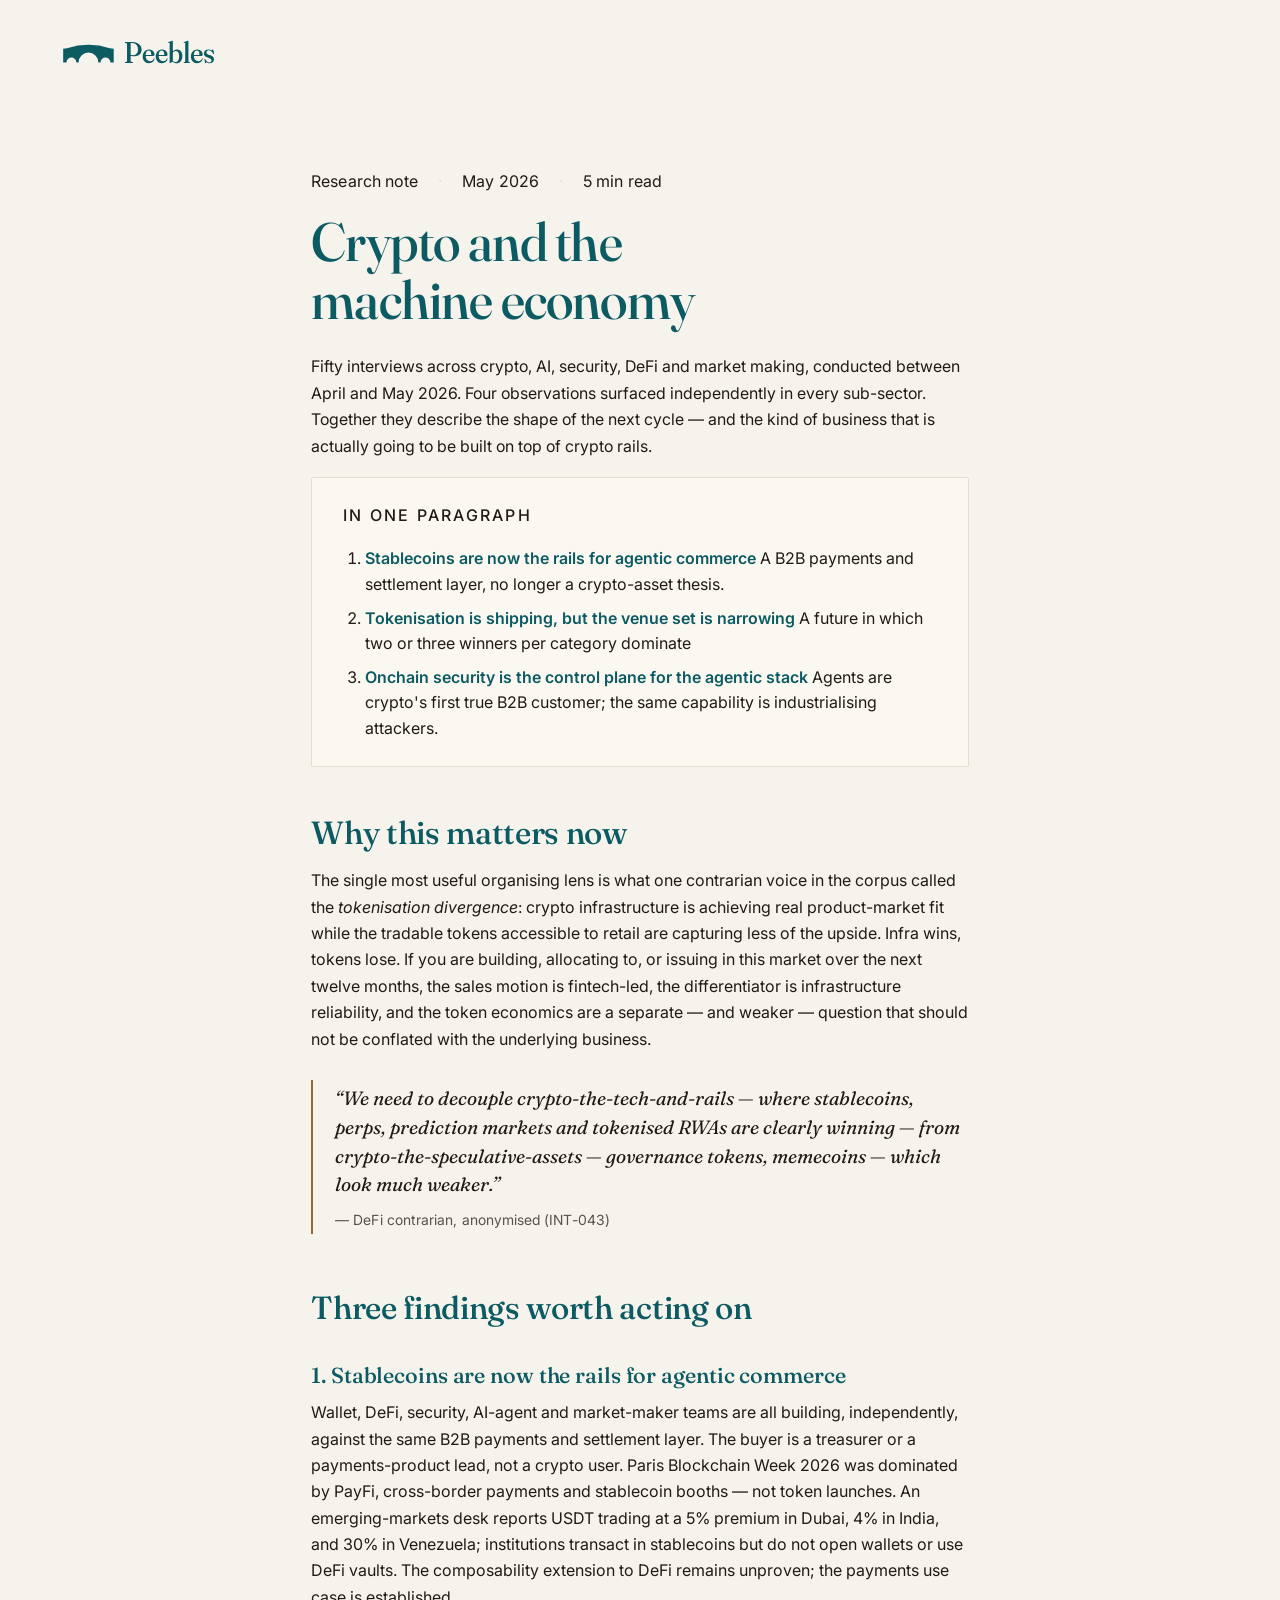
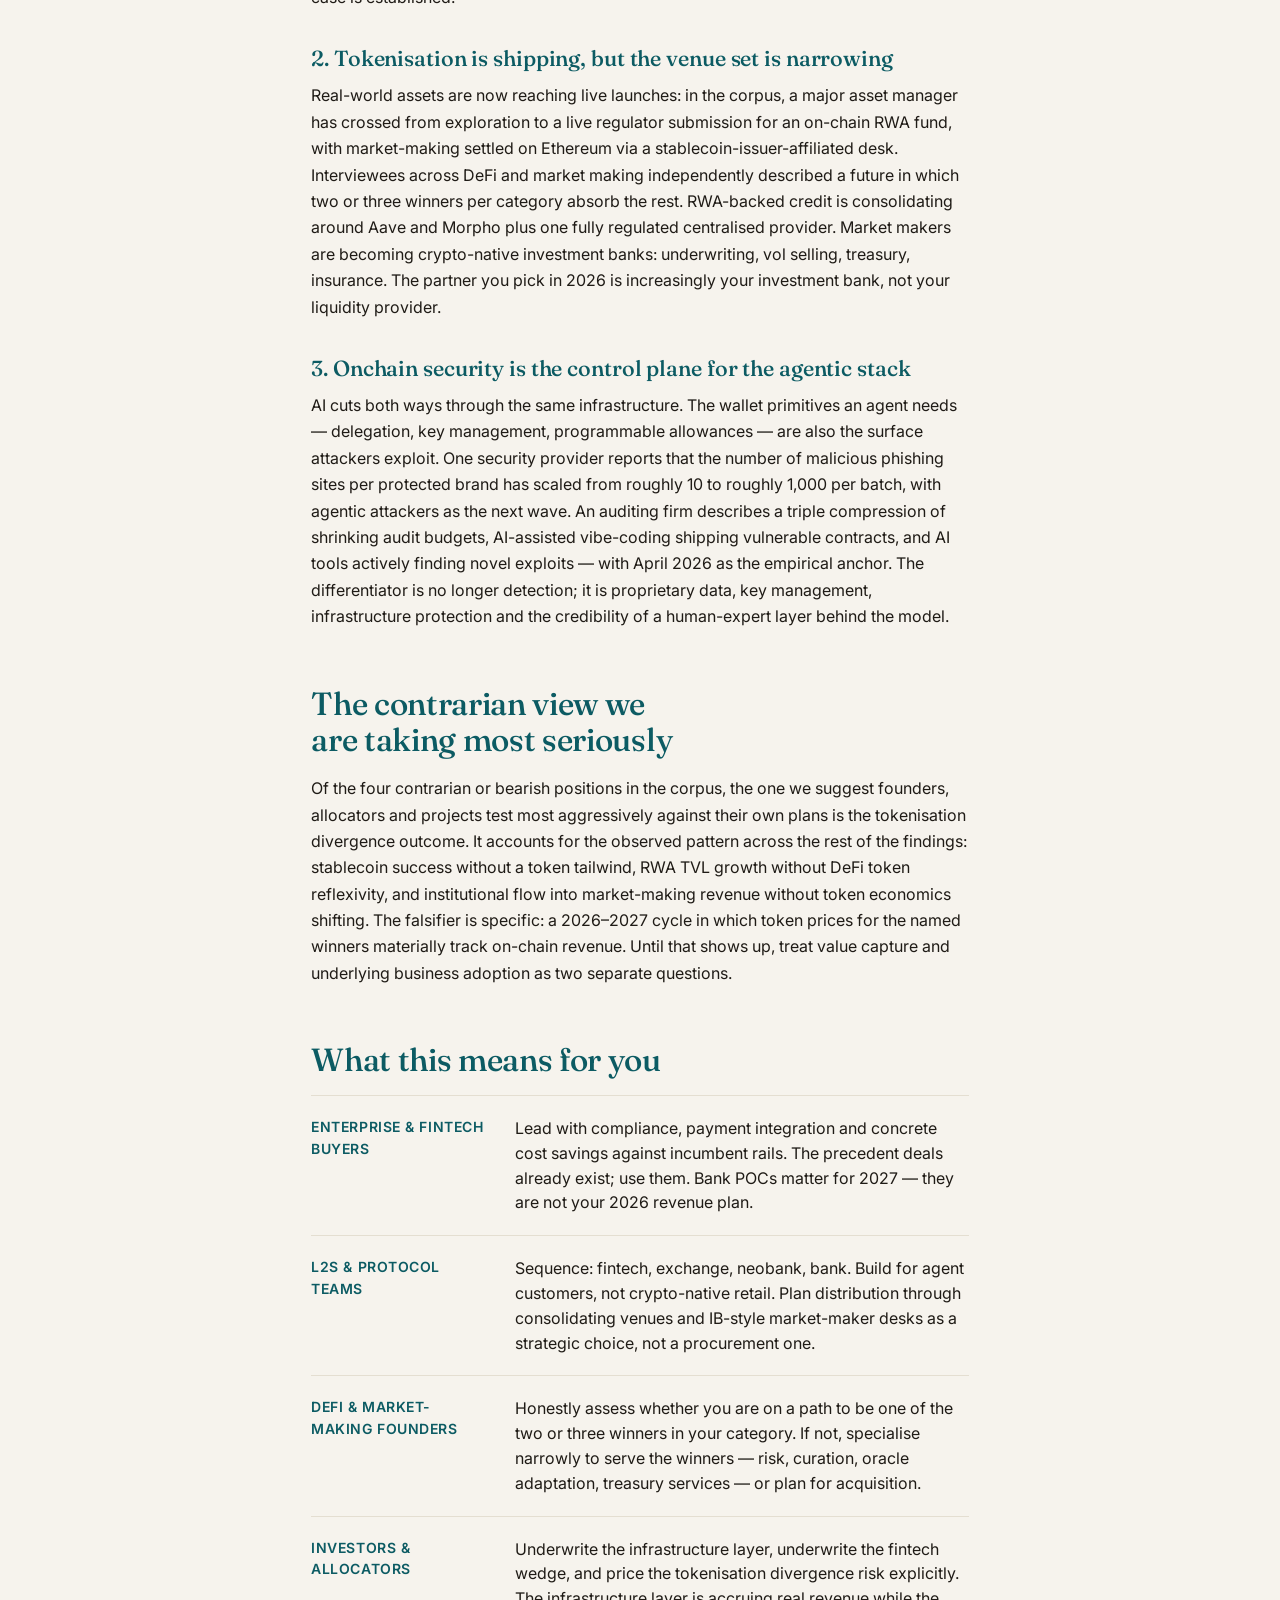
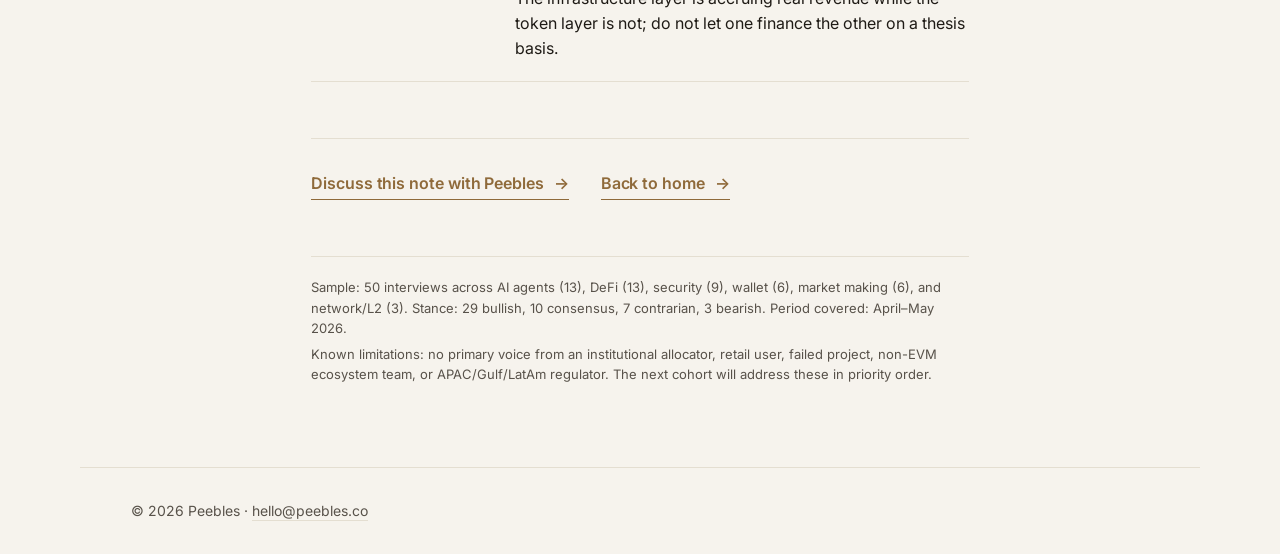
==== commit 11a3fd55: "Update research-note.html" ====
--- a/research-note.html
+++ b/research-note.html
@@ -28,7 +28,7 @@
       <p class="note__meta">
         <span>Research note</span>
         <span>May 2026</span>
-        <span>6 min read</span>
+        <span>5 min read</span>
       </p>
 
       <h1 class="note__title">
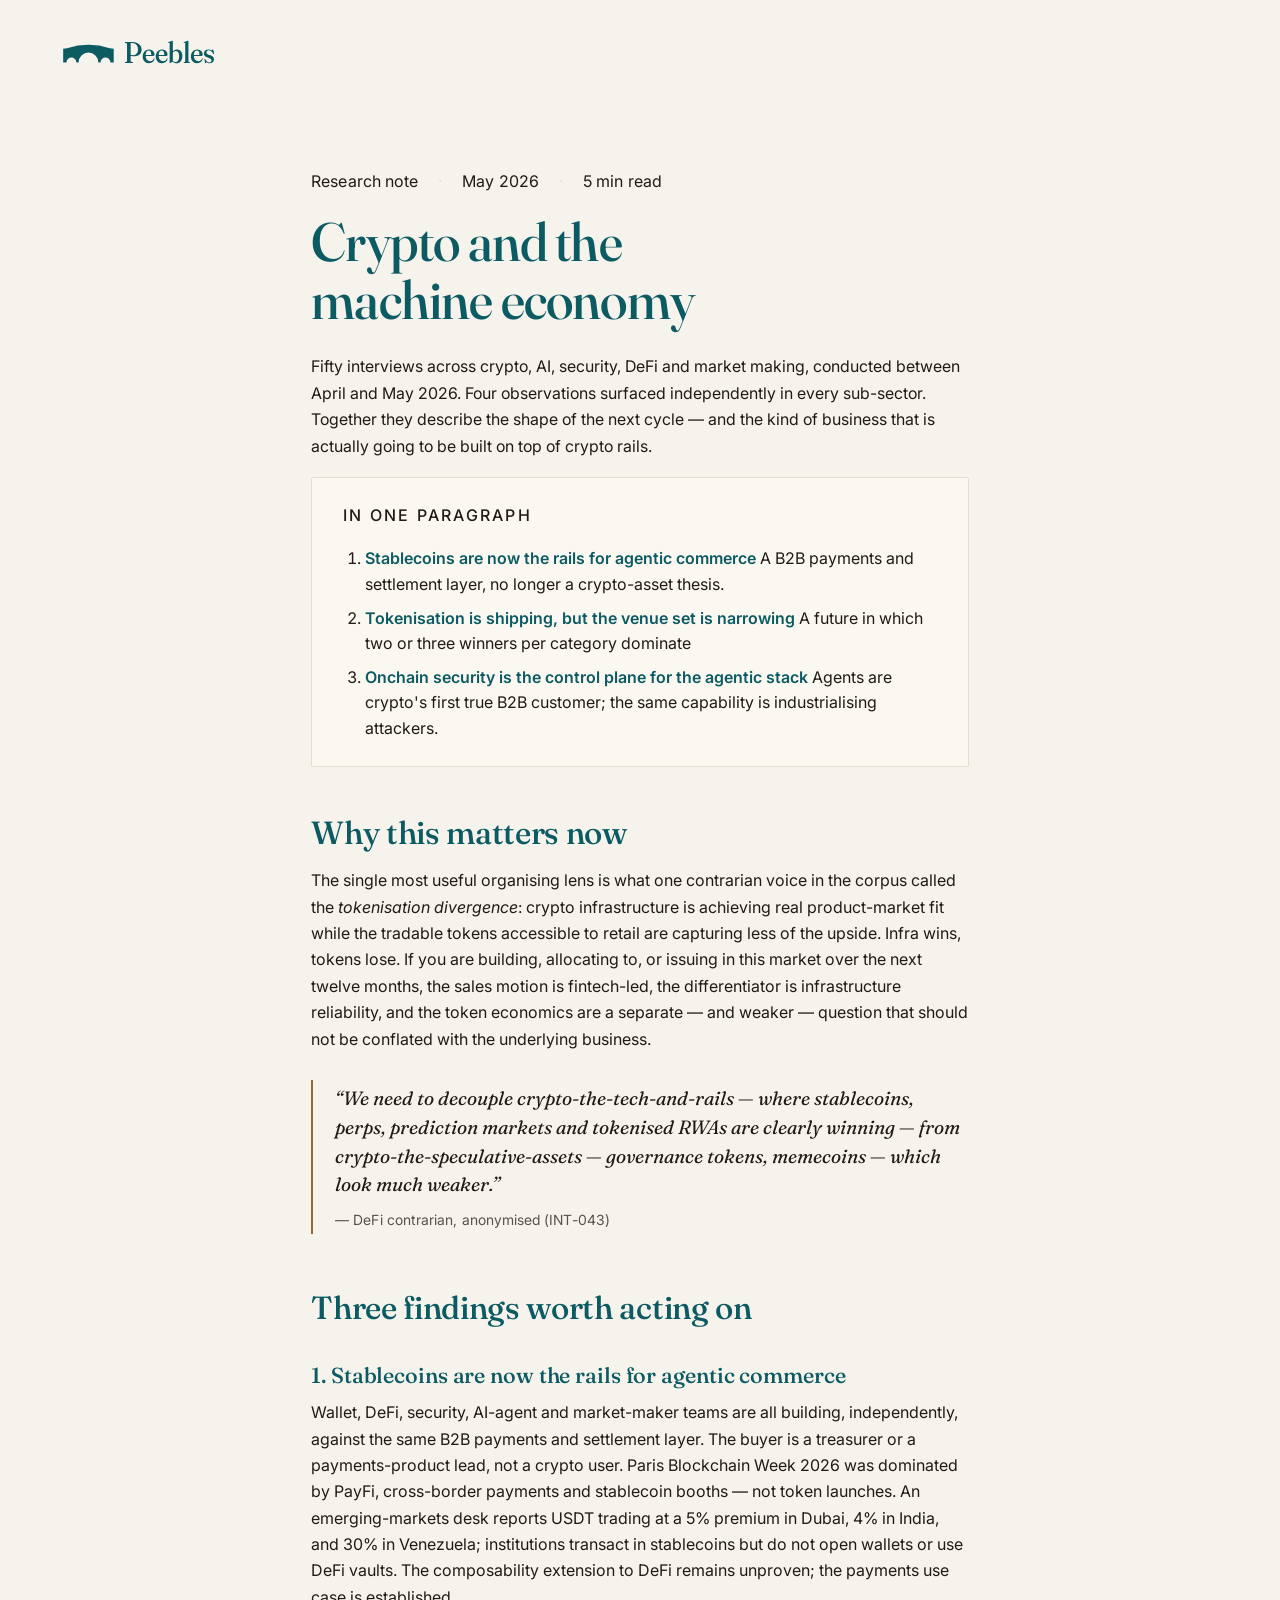
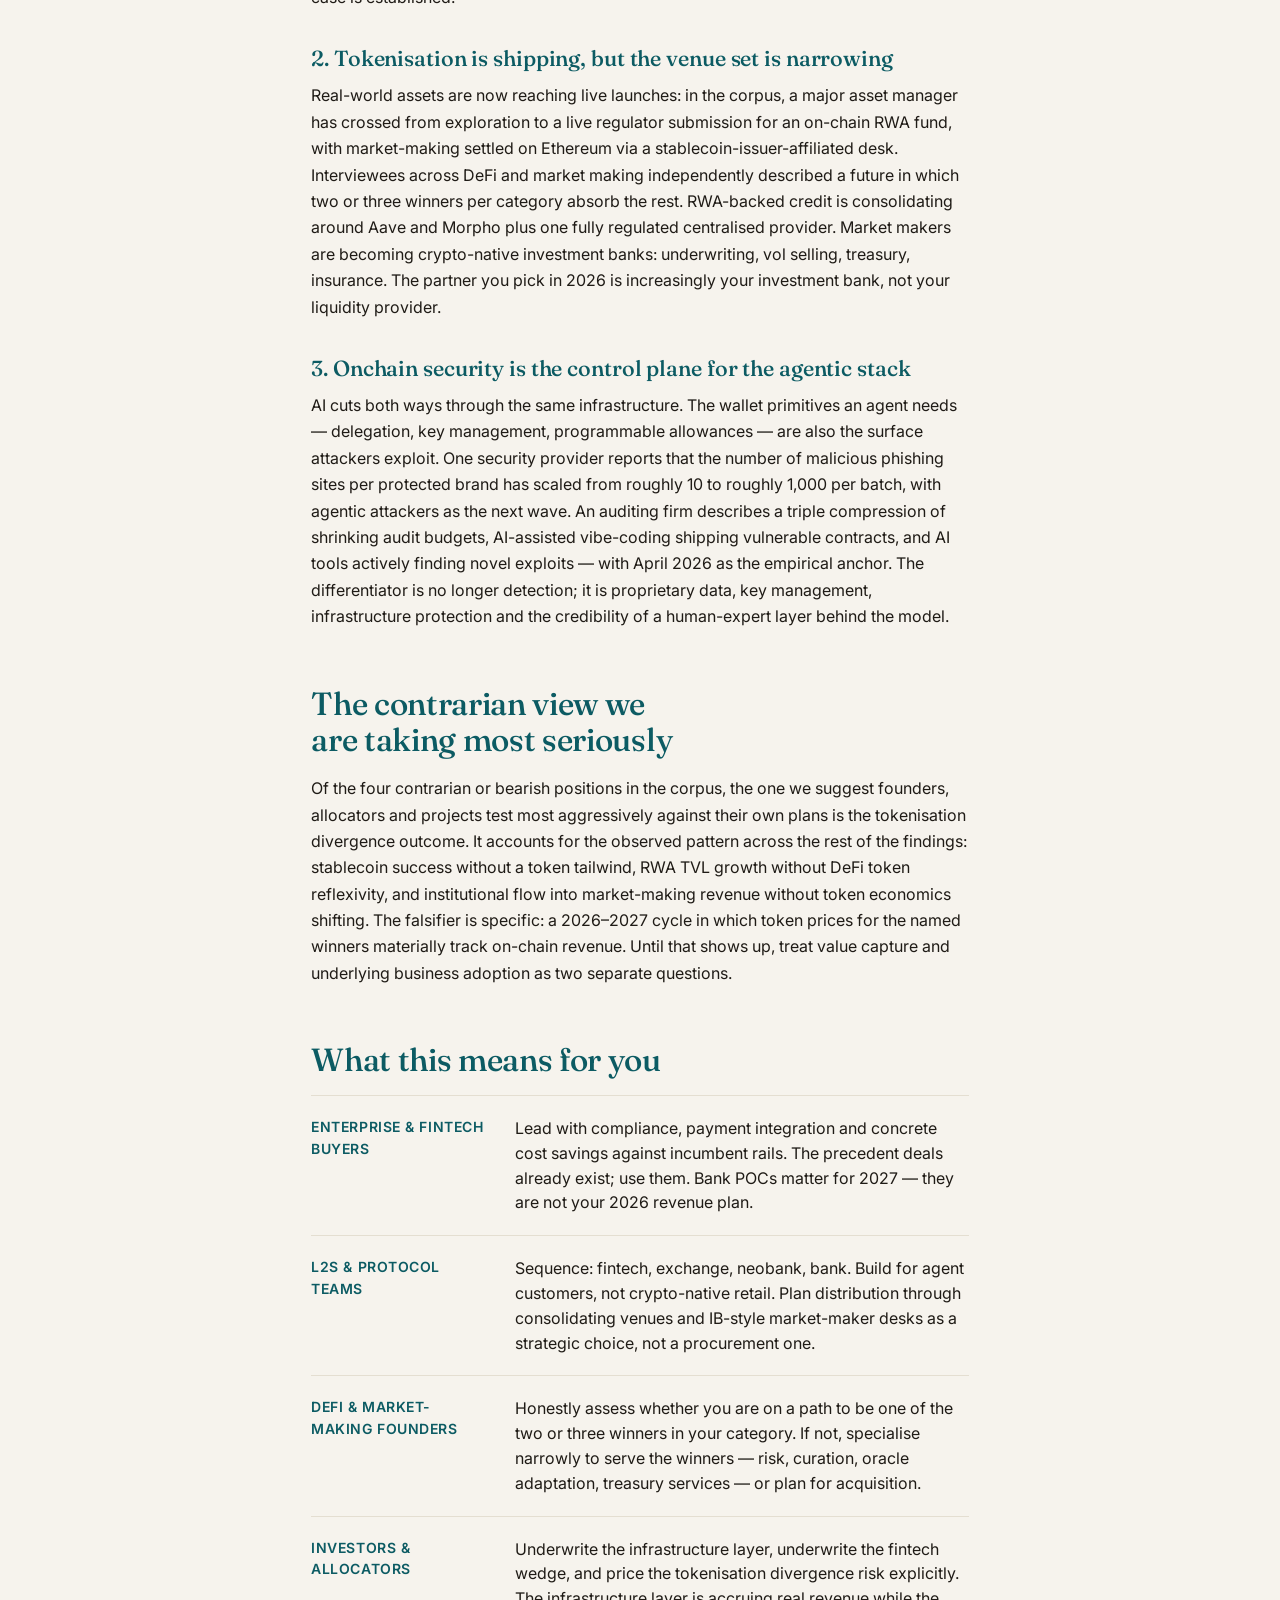
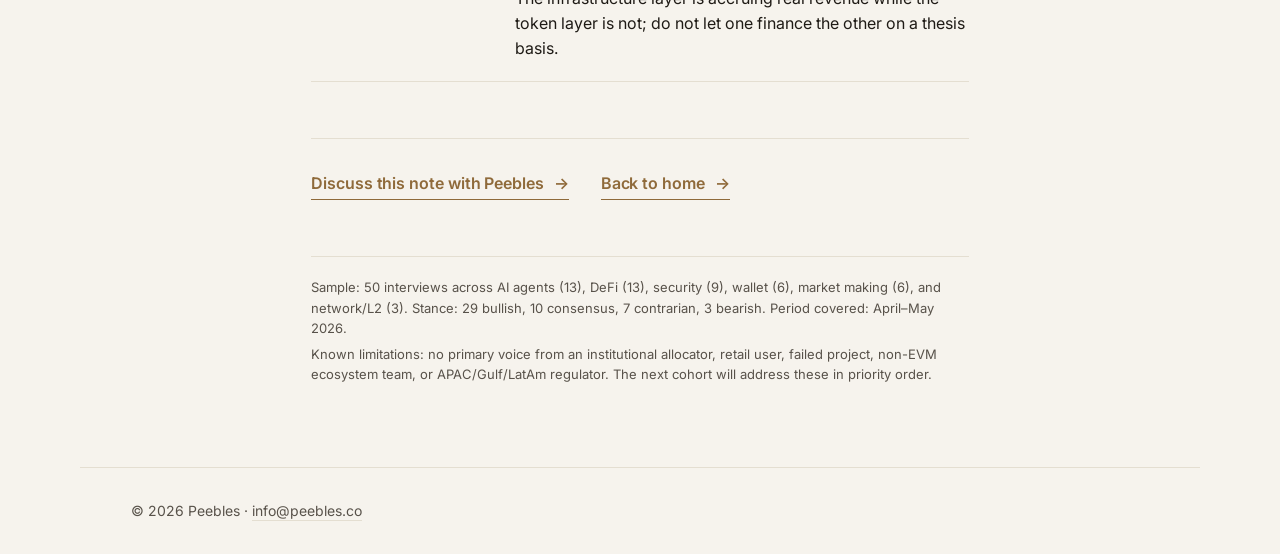
==== commit 977a6b39: "Update research-note.html" ====
--- a/research-note.html
+++ b/research-note.html
@@ -182,7 +182,7 @@
   </main>
 
   <footer class="foot">
-    <p>© 2026 Peebles · <a href="mailto:hello@peebles.co">hello@peebles.co</a></p>
+    <p>© 2026 Peebles · <a href="mailto:info@peebles.co">info@peebles.co</a></p>
   </footer>
 
 </body>
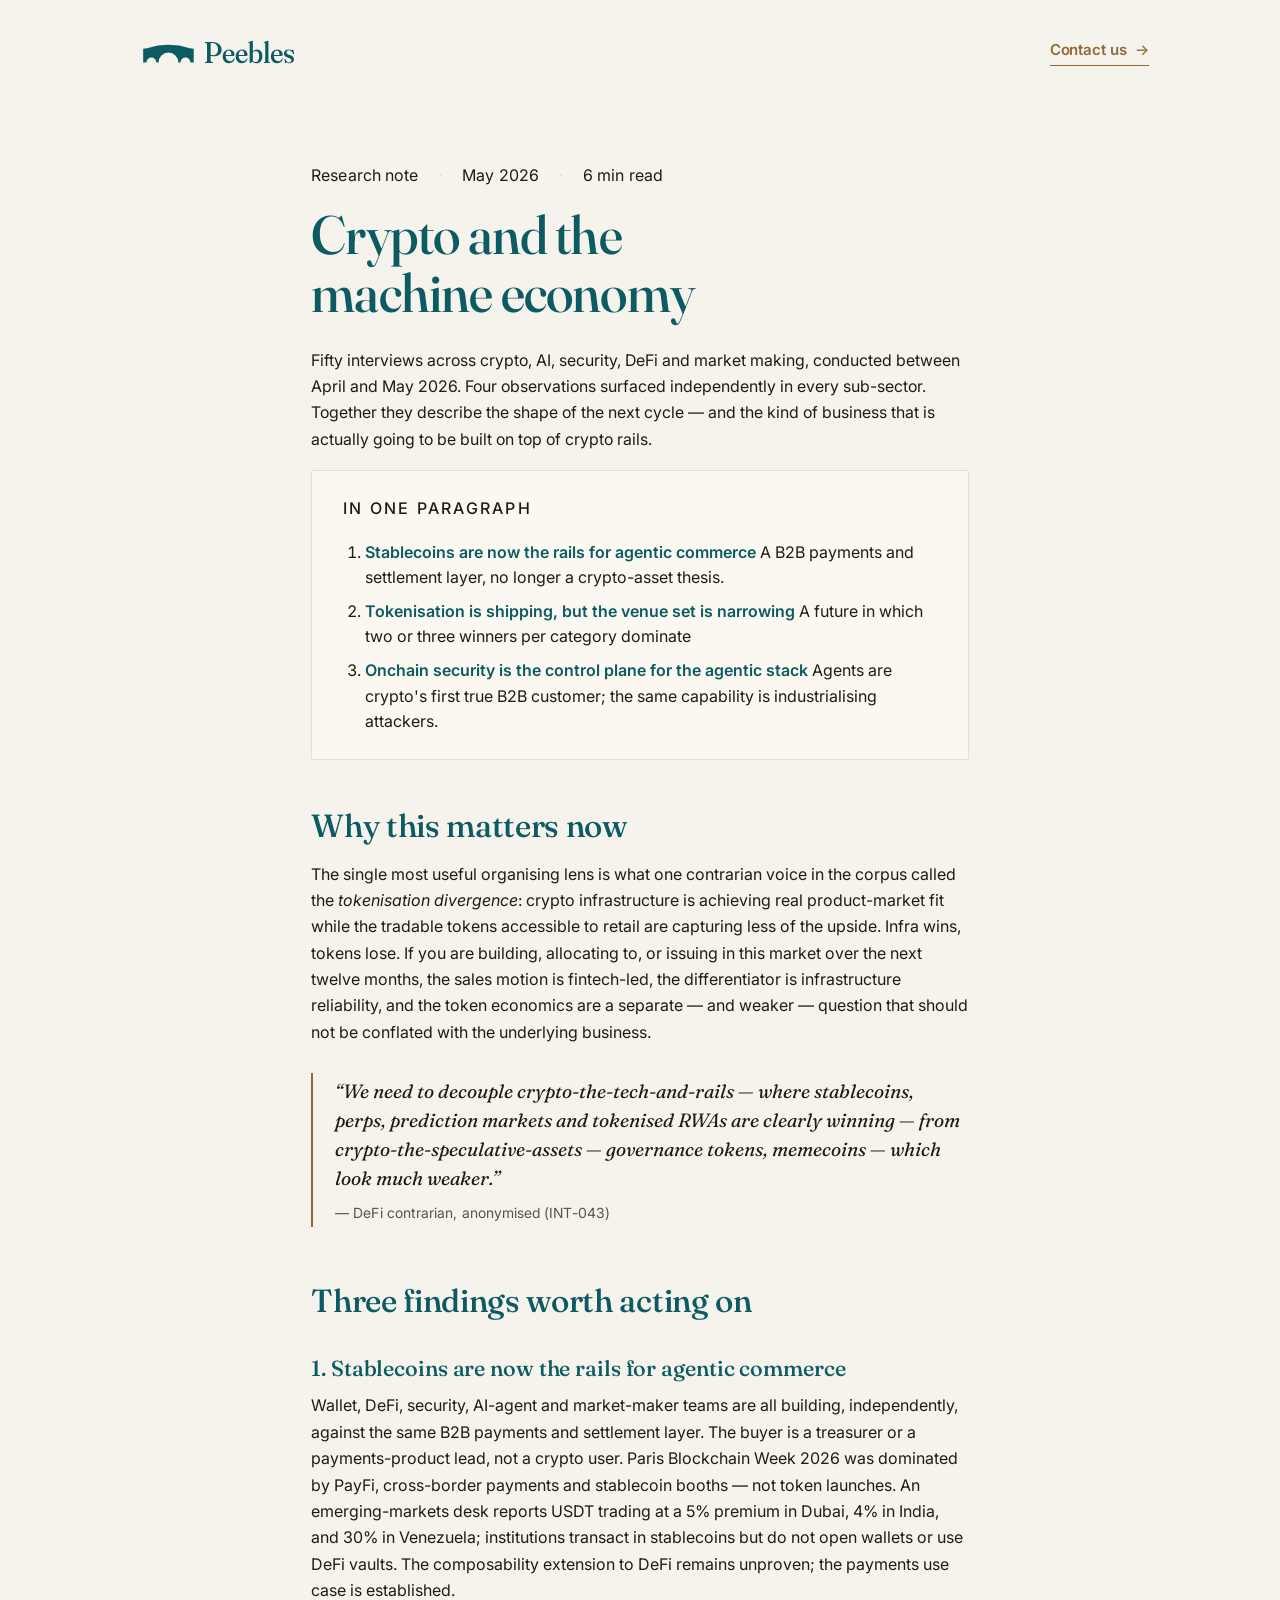
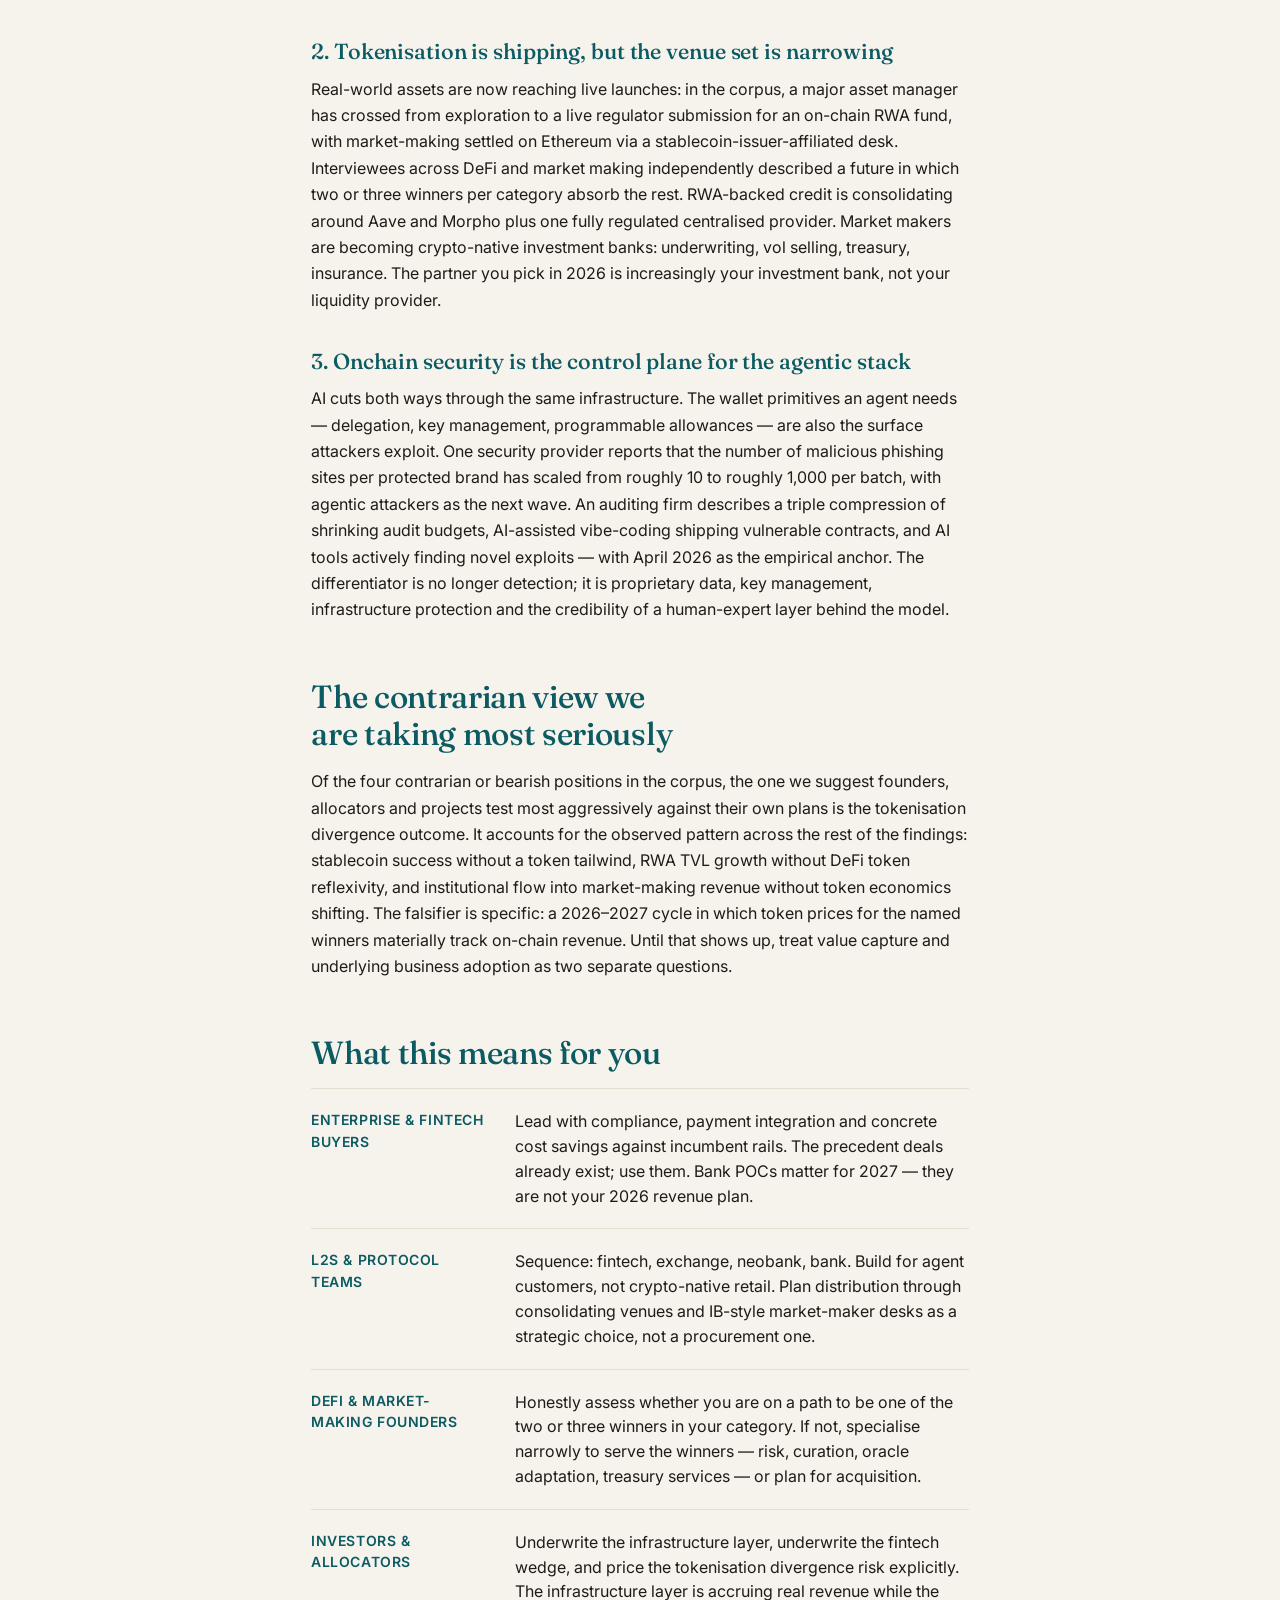
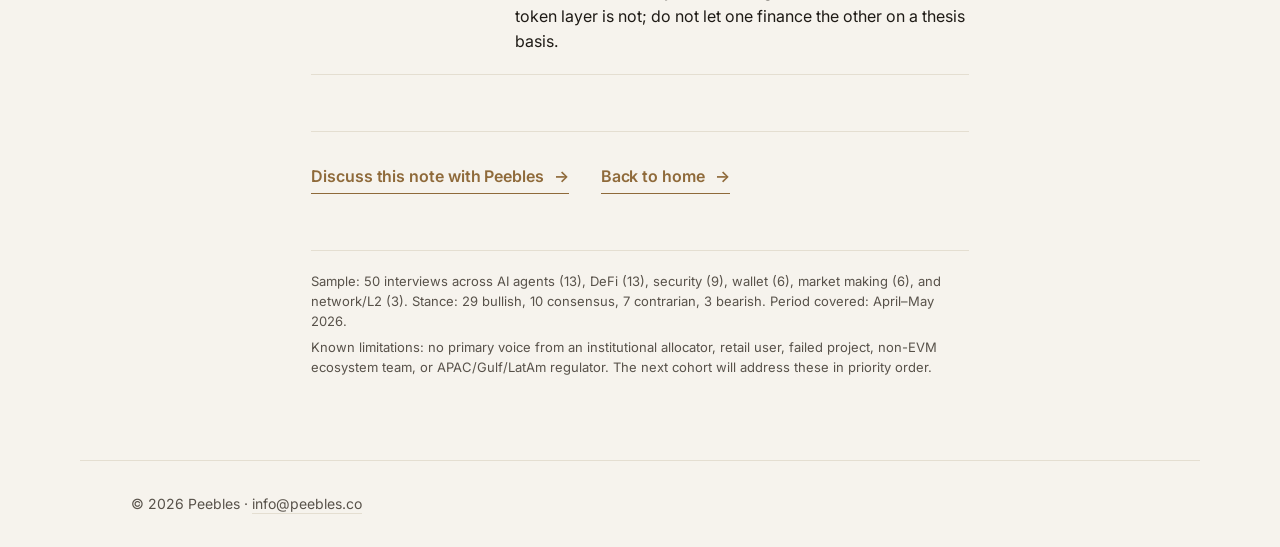
==== commit 57267085: "Added Contact Us and Bio" ====
--- a/research-note.html
+++ b/research-note.html
@@ -12,6 +12,71 @@
   <link href="https://fonts.googleapis.com/css2?family=Fraunces:opsz,wght@9..144,400;9..144,500;9..144,600&family=Inter:wght@400;500;600&display=swap" rel="stylesheet">
 
   <link rel="stylesheet" href="styles.css" />
+
+  <!-- Canonical & social -->
+  <link rel="canonical" href="https://peebles.co/research-note.html" />
+  <meta property="og:type" content="article" />
+  <meta property="og:site_name" content="Peebles" />
+  <meta property="og:title" content="Crypto and the machine economy — Peebles research note" />
+  <meta property="og:description" content="A summary of Peebles' Q2 2026 research across 50 interviews in crypto, AI, security, DeFi and market making. Stablecoins as the rails, tokenisation shipping, security as the control plane for the agentic stack." />
+  <meta property="og:url" content="https://peebles.co/research-note.html" />
+  <meta property="og:image" content="https://peebles.co/assets/lockup.svg" />
+  <meta property="og:locale" content="en_GB" />
+  <meta property="article:author" content="https://www.linkedin.com/in/iwallis/" />
+  <meta property="article:published_time" content="2026-05-20" />
+  <meta property="article:section" content="Research" />
+  <meta name="twitter:card" content="summary_large_image" />
+  <meta name="twitter:site" content="@wallisi" />
+  <meta name="twitter:creator" content="@wallisi" />
+  <meta name="twitter:title" content="Crypto and the machine economy — Peebles research note" />
+  <meta name="twitter:description" content="A summary of Peebles' Q2 2026 research across 50 interviews in crypto, AI, security, DeFi and market making." />
+  <meta name="twitter:image" content="https://peebles.co/assets/lockup.svg" />
+
+  <!-- Structured data: Article -->
+  <script type="application/ld+json">
+  {
+    "@context": "https://schema.org",
+    "@type": "Article",
+    "@id": "https://peebles.co/research-note.html#article",
+    "headline": "Crypto and the machine economy",
+    "description": "A summary of Peebles' Q2 2026 research across 50 interviews in crypto, AI, security, DeFi and market making. Stablecoins as the rails, tokenisation shipping, security as the control plane for the agentic stack.",
+    "url": "https://peebles.co/research-note.html",
+    "datePublished": "2026-05-20",
+    "dateModified": "2026-05-26",
+    "inLanguage": "en-GB",
+    "image": "https://peebles.co/assets/lockup.svg",
+    "author": {
+      "@type": "Person",
+      "@id": "https://peebles.co/#ian-wallis",
+      "name": "Ian Wallis",
+      "url": "https://peebles.co/#about",
+      "sameAs": [
+        "https://www.linkedin.com/in/iwallis/",
+        "https://x.com/wallisi"
+      ]
+    },
+    "publisher": {
+      "@type": "Organization",
+      "@id": "https://peebles.co/#organization",
+      "name": "Peebles",
+      "logo": {
+        "@type": "ImageObject",
+        "url": "https://peebles.co/assets/lockup.svg"
+      }
+    },
+    "isPartOf": { "@id": "https://peebles.co/#website" },
+    "about": [
+      "Stablecoins",
+      "Tokenisation",
+      "Agentic commerce",
+      "Onchain security",
+      "DeFi",
+      "Market making"
+    ],
+    "keywords": "stablecoins, tokenisation, onchain security, agentic commerce, DeFi, market making, machine economy",
+    "wordCount": 1000
+  }
+  </script>
 </head>
 <body>
 
@@ -20,6 +85,10 @@
     <a href="index.html" class="mast__lockup" aria-label="Peebles — home">
       <img src="assets/lockup.svg" alt="Peebles" width="173" height="40" />
     </a>
+    <a class="mast__cta" href="mailto:info@peebles.co?subject=Hello%20Peebles">
+      Contact us
+      <span class="cta__chev" aria-hidden="true">→</span>
+    </a>
   </header>
 
   <main>
@@ -28,7 +97,7 @@
       <p class="note__meta">
         <span>Research note</span>
         <span>May 2026</span>
-        <span>5 min read</span>
+        <span>6 min read</span>
       </p>
 
       <h1 class="note__title">
@@ -155,7 +224,7 @@
       </ul>
 
       <div class="note__cta">
-        <a class="cta" href="mailto:hello@peebles.co?subject=Machine%20economy%20note">
+        <a class="cta" href="mailto:info@peebles.co?subject=Machine%20economy%20note">
           Discuss this note with Peebles
           <span class="cta__chev" aria-hidden="true">→</span>
         </a>
--- a/styles.css
+++ b/styles.css
@@ -58,11 +58,41 @@
 /* =============== MAST =============== */
 .mast {
   padding: 32px var(--gutter) 0;
+  display: flex;
+  align-items: center;
+  justify-content: space-between;
+  gap: 24px;
+  max-width: var(--col-max);
+  margin: 0 auto;
+  width: 100%;
+  box-sizing: border-box;
 }
 .mast__lockup {
   display: inline-block;
 }
 .mast__lockup img { height: 40px; width: auto; }
+
+.mast__cta {
+  display: inline-flex;
+  align-items: baseline;
+  gap: 8px;
+  font-family: var(--font-body);
+  font-weight: 600;
+  font-size: 15px;
+  letter-spacing: -0.005em;
+  color: var(--bridge-stone);
+  border-bottom: 1.5px solid var(--bridge-stone);
+  padding-bottom: 3px;
+  white-space: nowrap;
+  transition: color 120ms ease, border-color 120ms ease;
+}
+.mast__cta:hover {
+  color: var(--bridge-stone-hover);
+  border-bottom-color: var(--bridge-stone-hover);
+  text-decoration: none;
+}
+.mast__cta .cta__chev { font-weight: 500; }
+.mast__cta:hover .cta__chev { transform: translateX(3px); }
 
 /* =============== HERO =============== */
 .hero {
@@ -254,6 +284,48 @@
 .foot a { color: var(--slate); border-bottom: 1px solid var(--hairline); padding-bottom: 1px; }
 .foot a:hover { color: var(--bridge-stone); border-bottom-color: var(--bridge-stone); text-decoration: none; }
 
+/* =============== ABOUT IAN =============== */
+.about {
+  max-width: var(--col-max);
+  margin: 0 auto;
+  padding: clamp(72px, 10vw, 128px) var(--gutter) clamp(64px, 8vw, 96px);
+  border-top: 1px solid var(--hairline);
+}
+
+.about__inner {
+  max-width: var(--col-narrow);
+}
+
+.about__role {
+  font-family: var(--font-body);
+  font-size: 15px;
+  font-style: italic;
+  color: var(--bridge-stone);
+  margin: 0 0 28px;
+  line-height: 1.4;
+}
+
+.about__bio p {
+  font-family: var(--font-body);
+  font-size: var(--step-body);
+  line-height: 1.65;
+  color: var(--ink);
+  margin: 0 0 18px;
+  max-width: 640px;
+}
+.about__bio p:last-child { margin-bottom: 0; }
+
+.about__links {
+  list-style: none;
+  padding: 0;
+  margin: 36px 0 0;
+  display: flex;
+  flex-wrap: wrap;
+  gap: 16px 32px;
+  align-items: baseline;
+}
+.about__links li { margin: 0; }
+
 /* =============== RESPONSIVE =============== */
 @media (max-width: 860px) {
   .services__grid {
@@ -265,6 +337,7 @@
 @media (max-width: 520px) {
   .mast { padding-top: 20px; }
   .mast__lockup img { height: 32px; }
+  .mast__cta { font-size: 14px; }
   .eyebrow { margin-bottom: 20px; font-size: 12px; }
   .supporting { font-size: 17px; }
 }
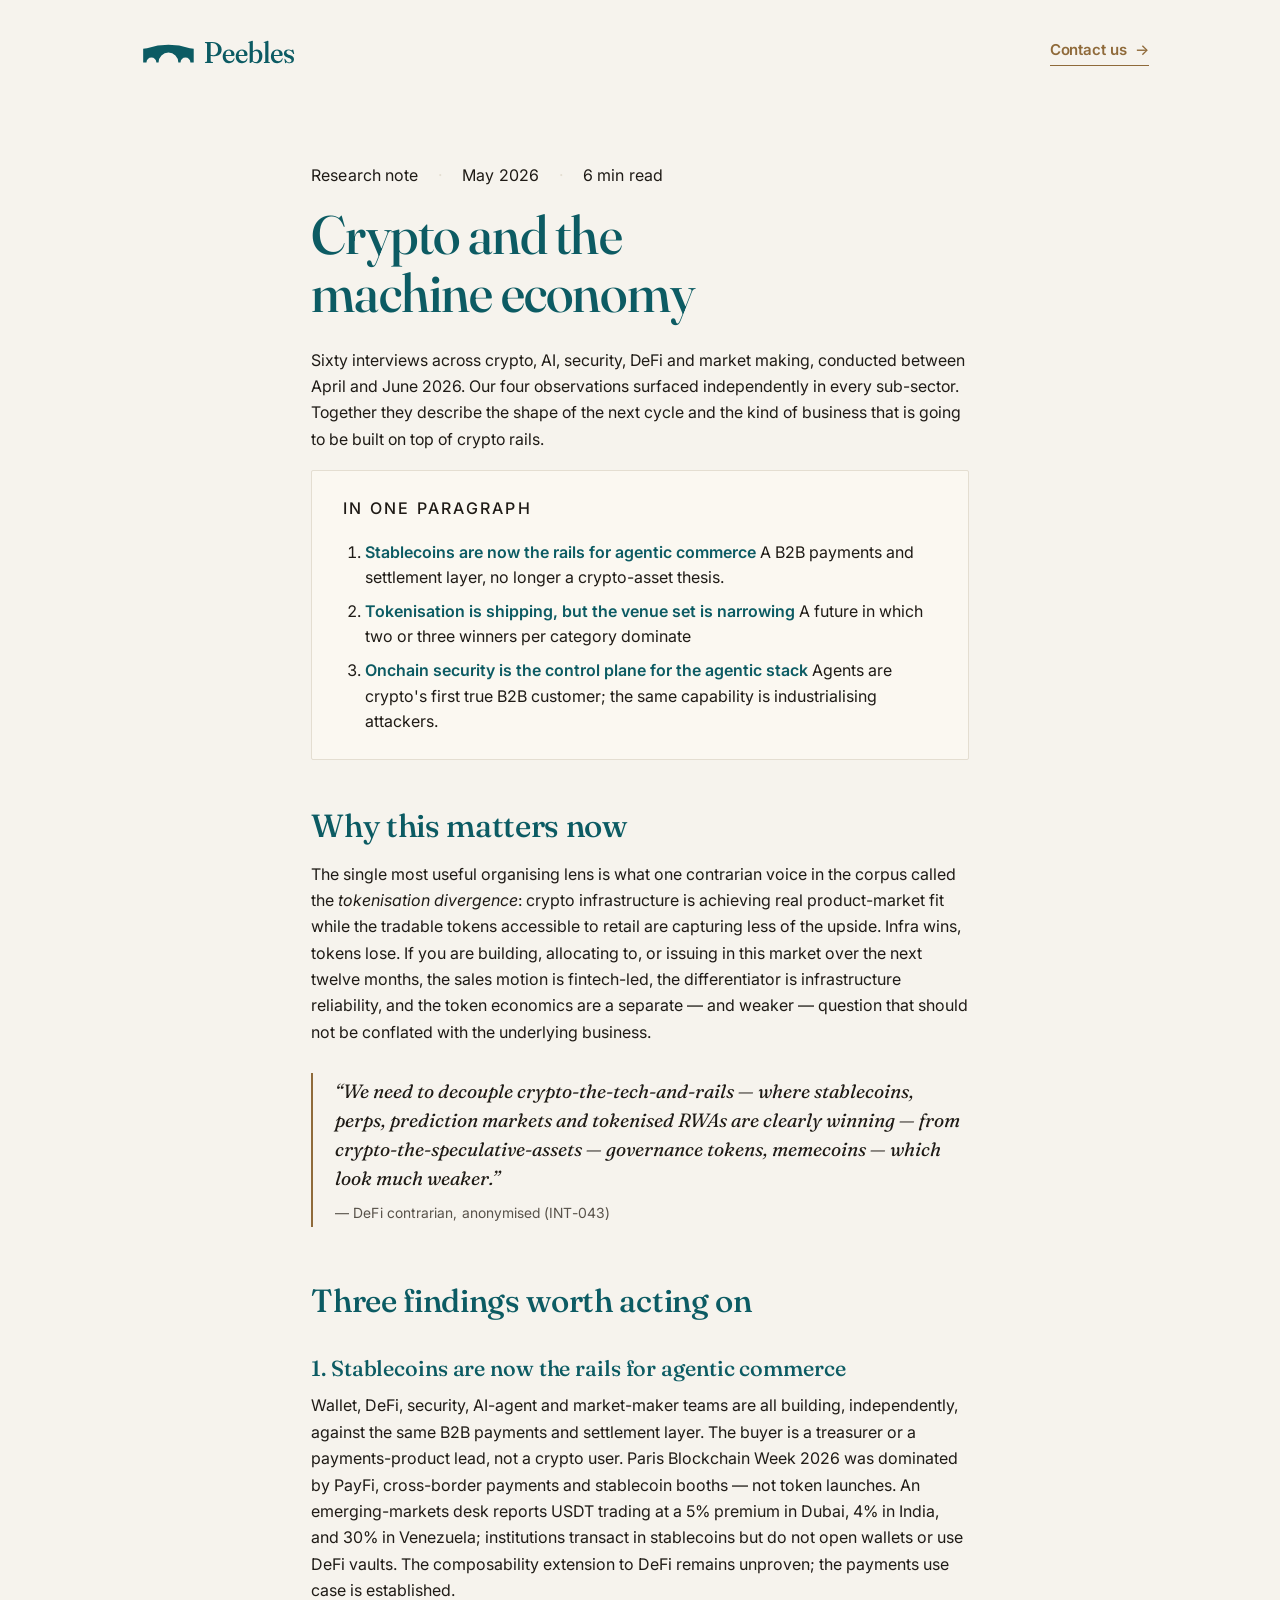
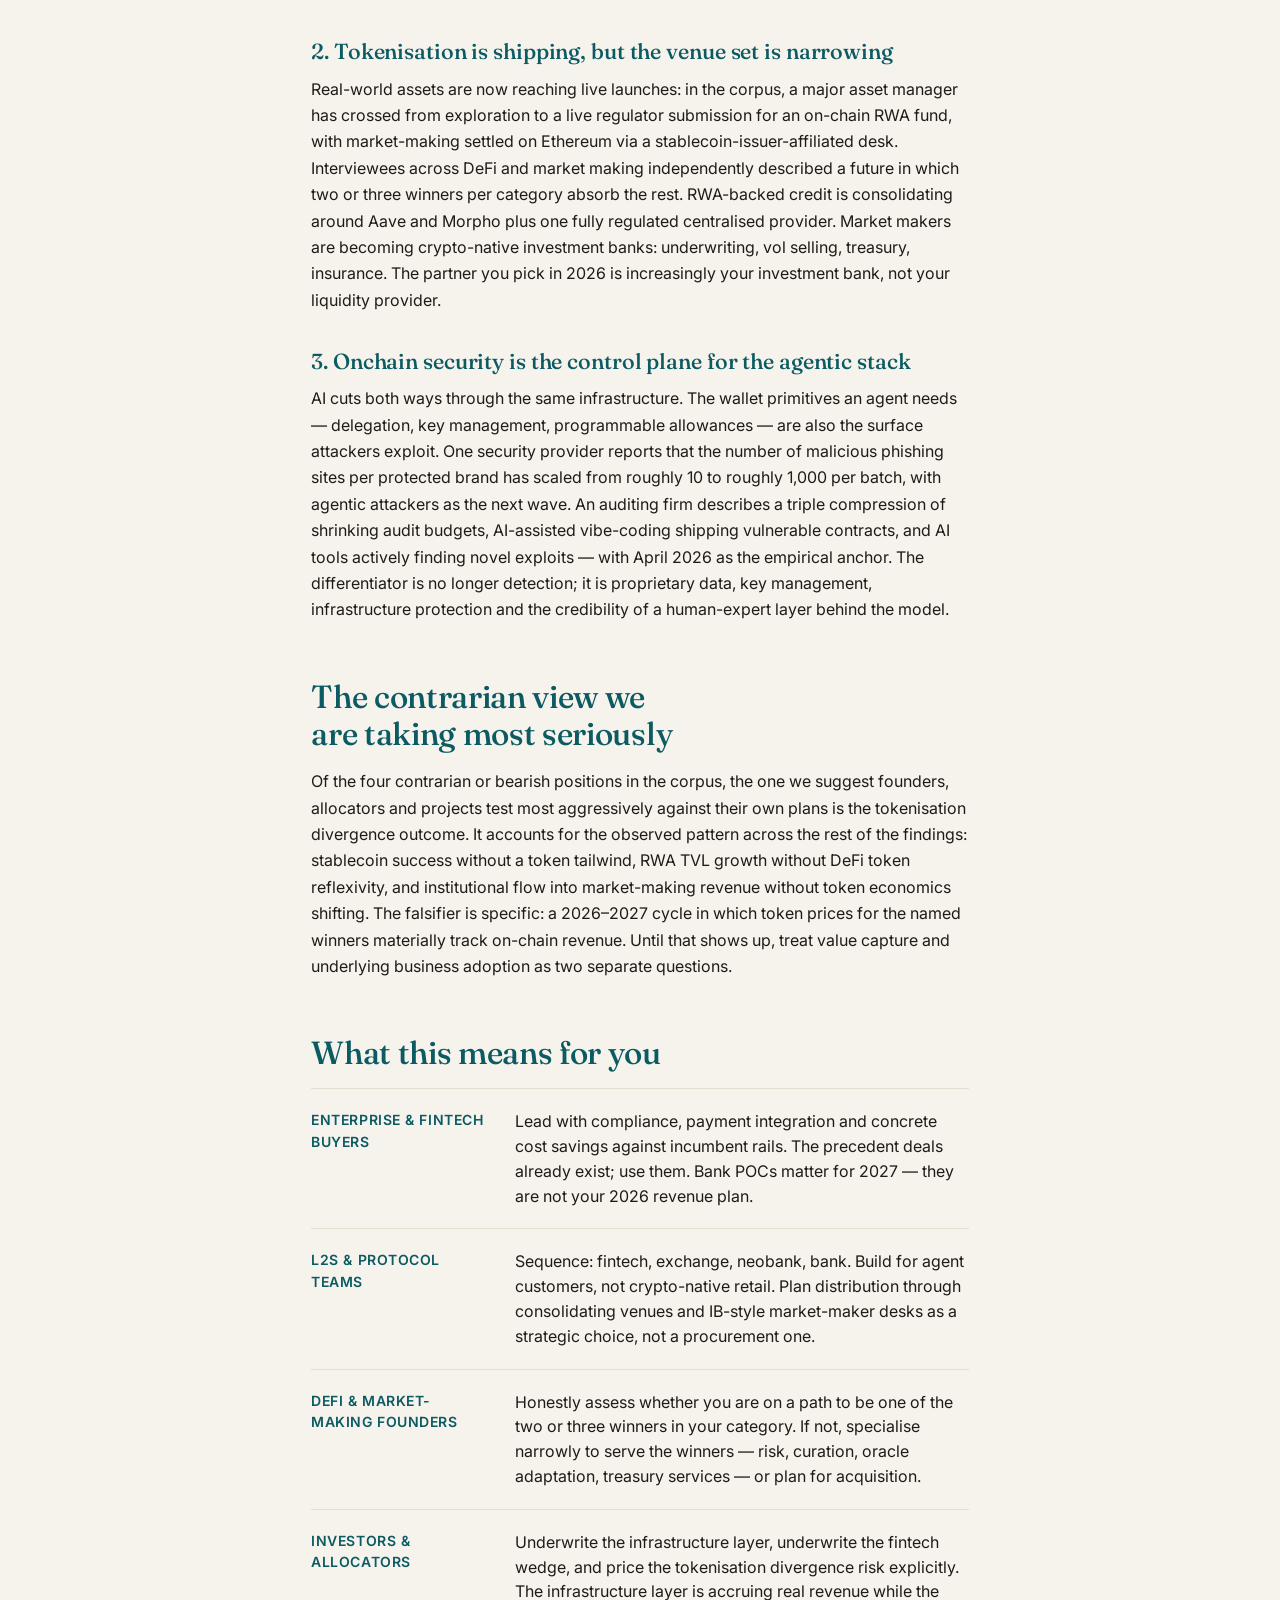
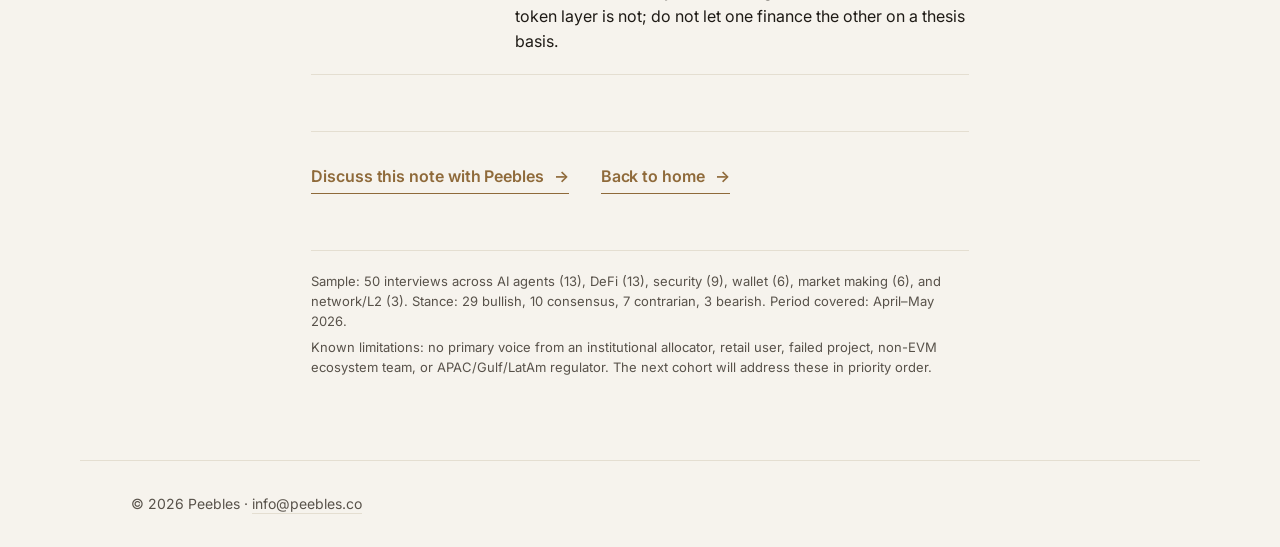
==== commit 3b2a7ab5: "Update research-note.html" ====
--- a/research-note.html
+++ b/research-note.html
@@ -39,7 +39,7 @@
     "@type": "Article",
     "@id": "https://peebles.co/research-note.html#article",
     "headline": "Crypto and the machine economy",
-    "description": "A summary of Peebles' Q2 2026 research across 50 interviews in crypto, AI, security, DeFi and market making. Stablecoins as the rails, tokenisation shipping, security as the control plane for the agentic stack.",
+    "description": "A summary of Peebles' Q2 2026 research across 60 interviews in crypto, AI, security, DeFi and market making. Stablecoins as the rails, tokenisation shipping, security as the control plane for the agentic stack.",
     "url": "https://peebles.co/research-note.html",
     "datePublished": "2026-05-20",
     "dateModified": "2026-05-26",
@@ -105,9 +105,9 @@
       </h1>
 
       <p class="note__lede">
-        Fifty interviews across crypto, AI, security, DeFi and market making, conducted between April and May 2026.
-        Four observations surfaced independently in every sub-sector. Together they describe the shape of the next
-        cycle — and the kind of business that is actually going to be built on top of crypto rails.
+        Sixty interviews across crypto, AI, security, DeFi and market making, conducted between April and June 2026.
+        Our four observations surfaced independently in every sub-sector. Together they describe the shape of the next
+        cycle and the kind of business that is going to be built on top of crypto rails.
       </p>
 
       <aside class="tldr" aria-label="Summary">
